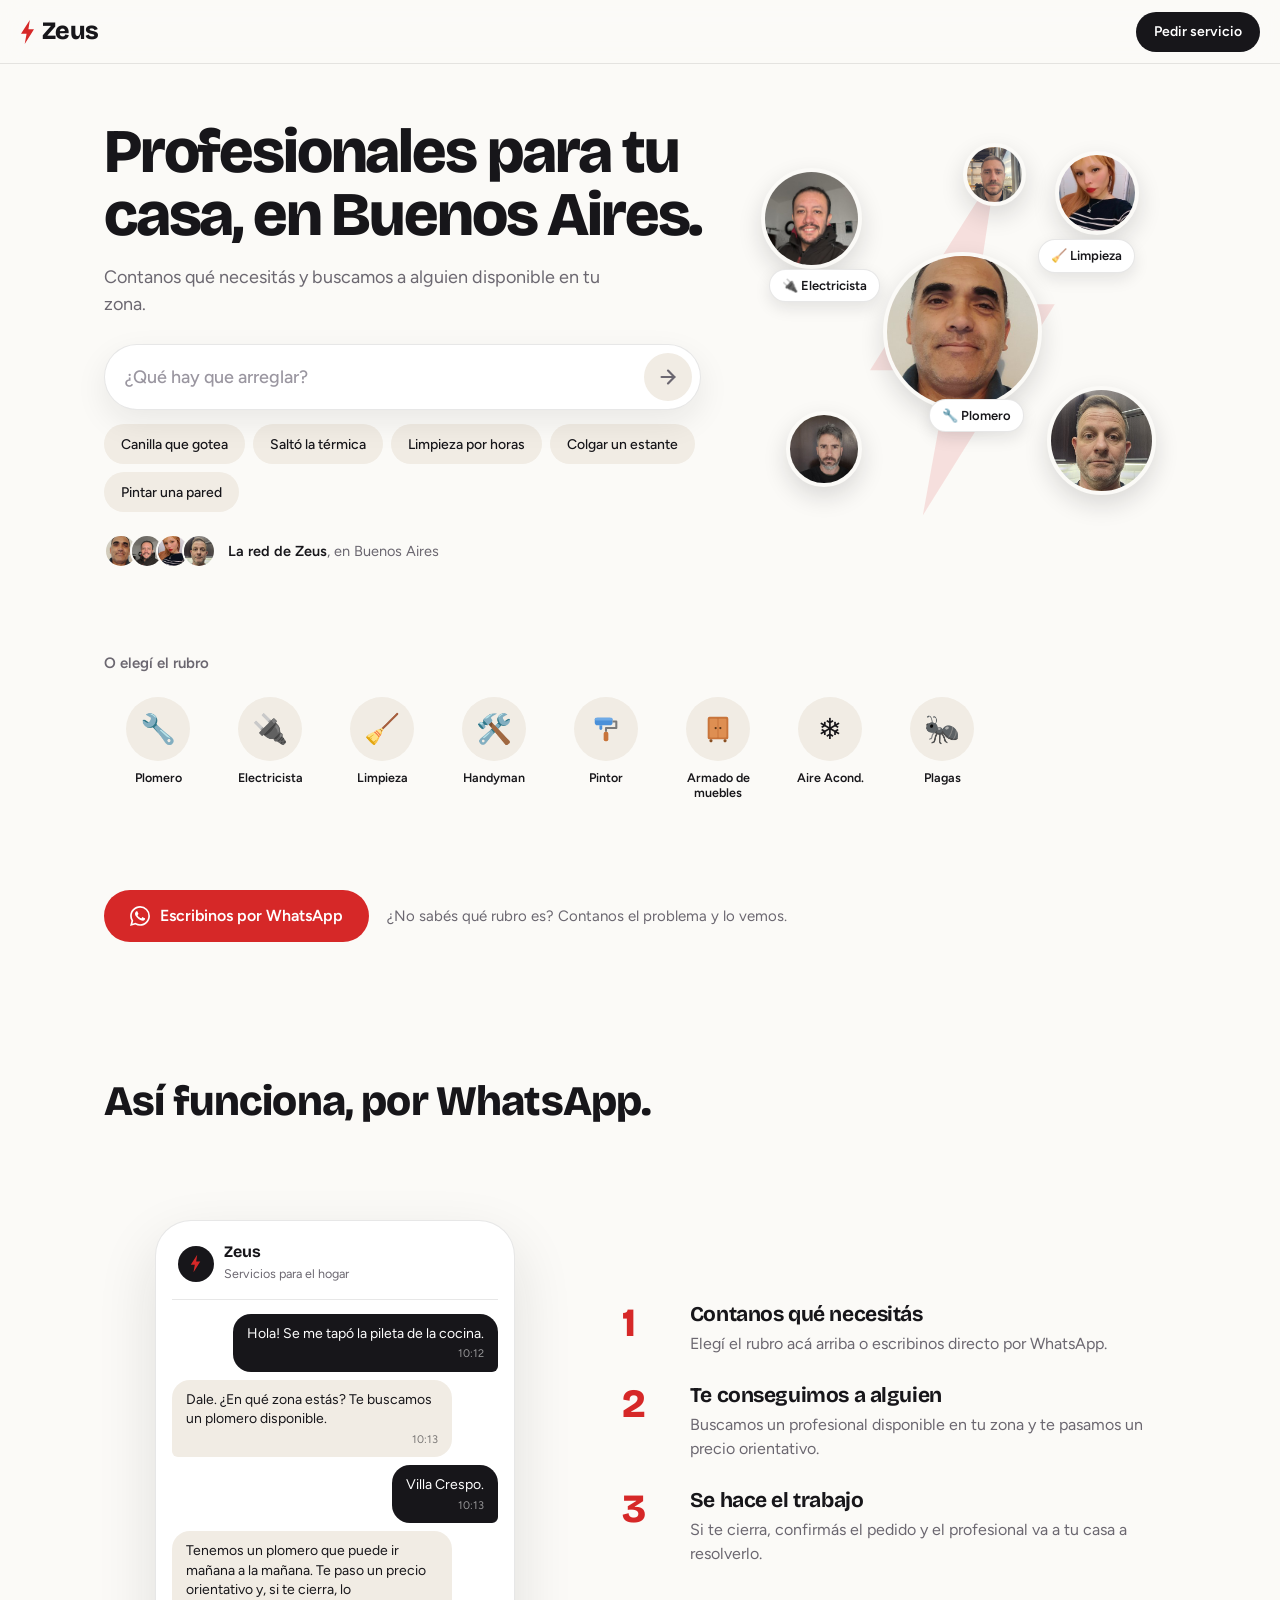
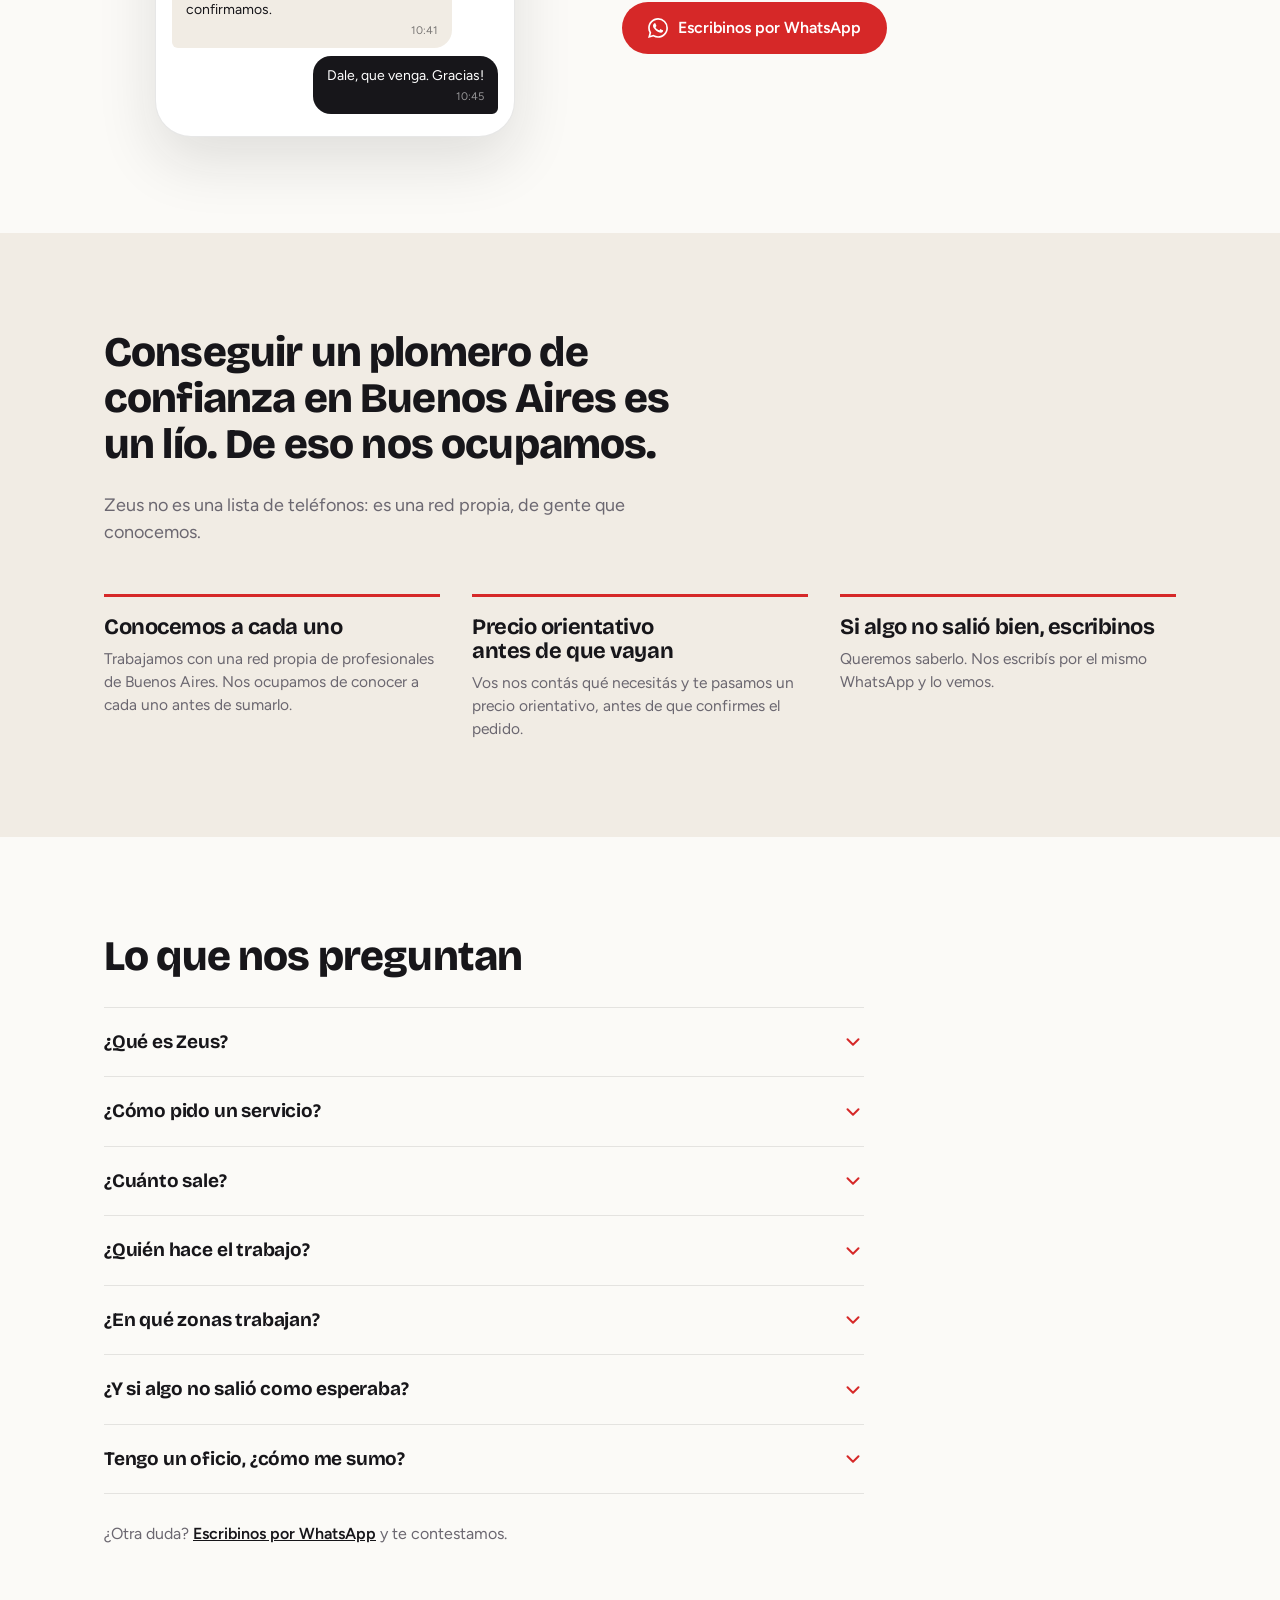
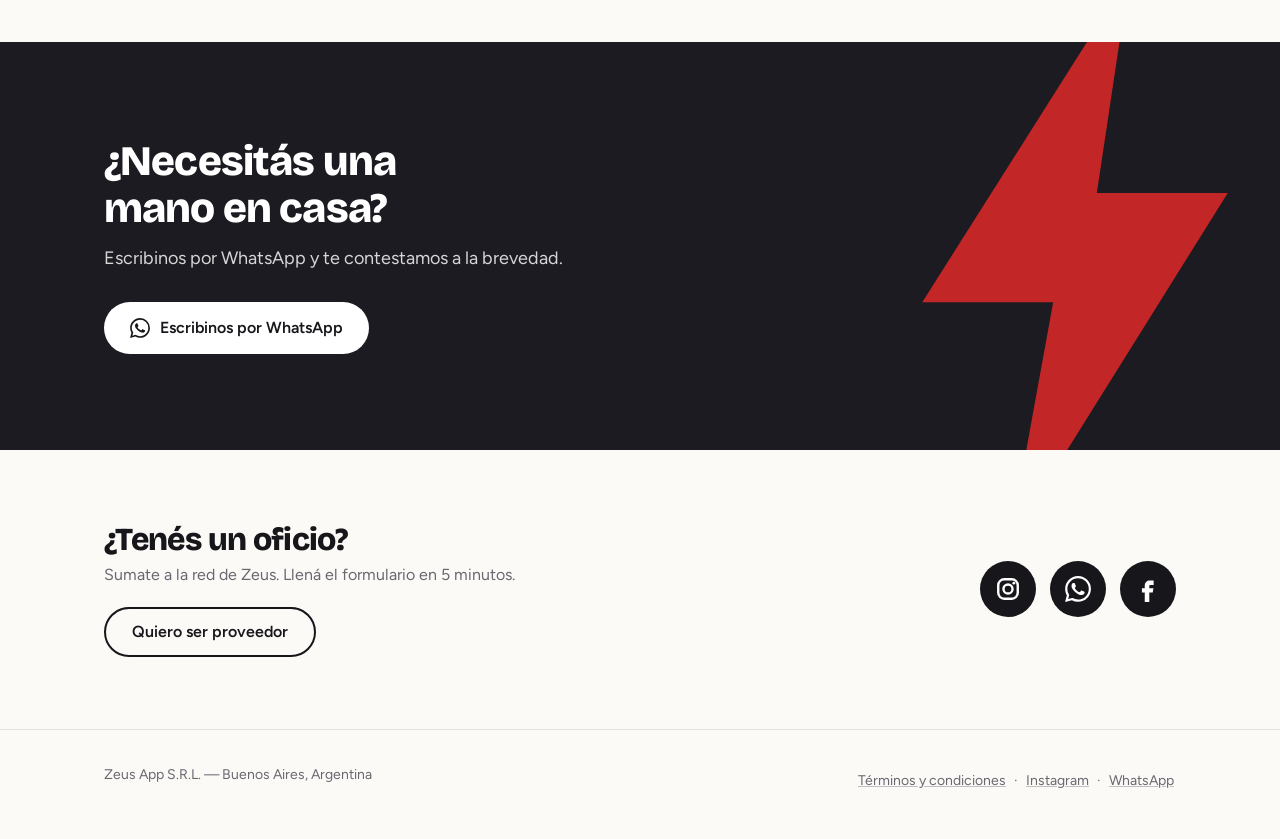
==== landing/index.html @ 012ac45f "Actualizar profesionales desde Airtable" ====
<!DOCTYPE html>
<html lang="es">
<head>
<meta charset="UTF-8">
<meta name="viewport" content="width=device-width, initial-scale=1.0">
<title>Zeus ⚡ — Servicios para el hogar en Buenos Aires</title>
<meta name="description" content="Plomeros, electricistas, gasistas, limpieza y más en Buenos Aires. Nos escribís por WhatsApp y te conseguimos a alguien.">
<meta name="theme-color" content="#FBFAF7">
<meta property="og:title" content="Zeus ⚡ — Servicios para el hogar en Buenos Aires">
<meta property="og:description" content="Plomeros, electricistas, gasistas, limpieza y más. Nos escribís por WhatsApp y te conseguimos a alguien.">
<meta property="og:type" content="website">
<meta property="og:site_name" content="Zeus">
<!-- og:url y og:image tienen que ser direcciones completas. Si algun dia
     cambia el dominio, hay que cambiarlas aca. -->
<meta property="og:url" content="https://somoszeus.com/">
<meta property="og:image" content="https://somoszeus.com/og.png">
<meta property="og:image:width" content="1200">
<meta property="og:image:height" content="630">
<meta property="og:image:alt" content="Zeus - servicios para el hogar en Buenos Aires">
<meta name="twitter:card" content="summary_large_image">
<meta property="og:locale" content="es_AR">
<link rel="icon" href="data:image/svg+xml,%3Csvg xmlns='http://www.w3.org/2000/svg' viewBox='0 0 64 64'%3E%3Crect width='64' height='64' rx='12' fill='%23111'/%3E%3Cpath d='M37 6 18 36h12l-4 22 20-32H34z' fill='%23D62828'/%3E%3C/svg%3E">
<link rel="preconnect" href="https://fonts.googleapis.com">
<link rel="preconnect" href="https://fonts.gstatic.com" crossorigin>
<link rel="stylesheet" href="https://fonts.googleapis.com/css2?family=Bricolage+Grotesque:opsz,wght@12..96,700;12..96,800&family=Figtree:wght@400;500;600;700&display=swap">
<style>
  * { margin: 0; padding: 0; box-sizing: border-box; }
  /* Los colores y medidas de la página, en un solo lugar (ver DISENO.md). */
  :root {
    --rojo: #D62828;
    --rojo-oscuro: #B51F1F;         /* botones rojos al pasar el mouse */
    --rojo-suave: #FBE9E8;          /* fondo del rubro elegido y de las etiquetas */
    --tinta: #17161A;               /* texto, títulos, "Pedir servicio" */
    --tormenta: #1C1B21;            /* la banda oscura del cierre */
    --texto-suave: #6B6770;
    --papel: #FBFAF7;               /* fondo de toda la página */
    --arena: #F1ECE4;               /* superficies: chips, círculos de los rubros, paneles */
    --blanco: #FFFFFF;
    --borde: rgba(23, 22, 26, 0.10);
    --titulos: 'Bricolage Grotesque', 'Segoe UI', Roboto, sans-serif;
    --letra: 'Figtree', system-ui, -apple-system, 'Segoe UI', Roboto, sans-serif;
    --radio: 16px;                  /* esquinas de las tarjetas */
    --pildora: 999px;               /* botones y chips */
    --ancho: 1120px;
    --nav-h: 64px;
  }
  html { scroll-behavior: smooth; }
  @media (prefers-reduced-motion: reduce) {
    html { scroll-behavior: auto; }
    *, *::before, *::after { transition: none !important; animation: none !important; }
  }
  body {
    font-family: var(--letra);
    font-weight: 400;
    color: var(--tinta);
    background: var(--papel);
    padding-top: var(--nav-h);
    line-height: 1.5;
    -webkit-font-smoothing: antialiased;
  }
  button, input { font-family: inherit; }
  h1, h2, h3 { font-family: var(--titulos); font-weight: 700; letter-spacing: -0.02em; line-height: 1.1; color: var(--tinta); text-wrap: balance; }
  h2 { font-size: clamp(28px, 3.6vw, 42px); font-weight: 800; }
  /* El rayo de Zeus: siempre el mismo dibujo y siempre rojo (igual que el ícono de la pestaña). */
  .rayo { fill: var(--rojo); display: block; }
  .ico-wa { width: 20px; height: 20px; fill: currentColor; flex: none; }
  .ico { width: 18px; height: 18px; fill: none; stroke: currentColor; stroke-width: 2.2; stroke-linecap: round; stroke-linejoin: round; flex: none; }
  .adentro { max-width: var(--ancho); margin: 0 auto; padding: 0 24px; }
  @media (max-width: 600px) { .adentro { padding: 0 20px; } }

  /* BOTONES: píldoras. Todo lo que se toca mide al menos 44px de alto. */
  .btn-primary, .btn-white, .btn-secondary, .nav-cta {
    display: inline-flex;
    align-items: center;
    justify-content: center;
    gap: 10px;
    min-height: 52px;
    padding: 0 26px;
    border-radius: var(--pildora);
    font-size: 16px;
    font-weight: 600;
    text-decoration: none;
    cursor: pointer;
    border: none;
    transition: background .15s, color .15s, border-color .15s;
  }
  .btn-primary { background: var(--rojo); color: var(--blanco); }
  .btn-primary:hover { background: var(--rojo-oscuro); }
  .btn-white { background: var(--blanco); color: var(--tinta); }
  .btn-white:hover { background: var(--arena); }
  .btn-secondary { background: transparent; color: var(--tinta); border: 2px solid var(--tinta); min-height: 50px; }
  .btn-secondary:hover { background: var(--tinta); color: var(--blanco); }

  /* BARRA DE ARRIBA: lo único fijo */
  nav {
    position: fixed;
    top: 0; left: 0; right: 0;
    height: var(--nav-h);
    background: rgba(251, 250, 247, 0.88);
    -webkit-backdrop-filter: blur(14px);
    backdrop-filter: blur(14px);
    border-bottom: 1px solid var(--borde);
    display: flex;
    align-items: center;
    justify-content: space-between;
    padding: 0 20px;
    z-index: 100;
  }
  .logo {
    display: flex;
    align-items: center;
    gap: 7px;
    font-family: var(--titulos);
    font-weight: 800;
    font-size: 25px;
    letter-spacing: -0.03em;
    color: var(--tinta);
    text-decoration: none;
  }
  .logo .rayo { width: 15px; height: 26px; }
  .nav-cta { background: var(--tinta); color: var(--blanco); min-height: 40px; padding: 0 18px; font-size: 14px; }
  .nav-cta:hover { background: var(--rojo); }

  /* PORTADA: a la izquierda el pedido, a la derecha la red (fotos de verdad) */
  .hero { padding: 56px 0 40px; }
  .hero .adentro {
    display: grid;
    grid-template-columns: minmax(0, 7fr) minmax(0, 5fr);
    gap: 48px;
    align-items: center;
  }
  .hero h1 {
    font-size: clamp(36px, 5.2vw, 62px);
    font-weight: 800;
    letter-spacing: -0.035em;
    line-height: 1.02;
    margin-bottom: 18px;
  }
  .hero-sub {
    font-size: 18px;
    color: var(--texto-suave);
    max-width: 520px;
    margin-bottom: 26px;
  }

  /* BUSCADOR: la caja del pedido. Mientras hay algo escrito, los resultados
     ocupan el lugar de los rubros (así se ven sobre el teclado del celular). */
  .buscador {
    position: relative;
    display: flex;
    align-items: center;
    gap: 8px;
    max-width: 600px;
    padding: 8px 8px 8px 20px;
    background: var(--blanco);
    border: 1px solid var(--borde);
    border-radius: var(--pildora);
    box-shadow: 0 12px 32px rgba(23, 22, 26, 0.08);
    scroll-margin-top: calc(var(--nav-h) + 12px);
    transition: border-color .2s, box-shadow .2s;
  }
  .buscador:focus-within { border-color: var(--tinta); box-shadow: 0 12px 32px rgba(23, 22, 26, 0.12); }
  .buscador input {
    flex: 1;
    min-width: 0;
    min-height: 48px;
    background: transparent;
    border: none;
    color: var(--tinta);
    font-size: 18px;                    /* con menos de 16px el iPhone hace zoom al tocar */
    font-weight: 500;
    -webkit-appearance: none;
    appearance: none;
  }
  .buscador input::placeholder { color: #9A96A0; opacity: 1; }
  .buscador input::-webkit-search-cancel-button { display: none; }
  .buscador input:focus { outline: none; }
  .buscador .borrar {
    flex: none;
    width: 44px; height: 44px;
    background: none;
    border: none;
    border-radius: 50%;
    color: var(--texto-suave);
    font-size: 24px;
    line-height: 1;
    cursor: pointer;
  }
  .buscador .borrar:hover { background: var(--arena); }
  .buscador .borrar[hidden] { display: none; }
  .buscador .enviar {
    flex: none;
    width: 48px; height: 48px;
    display: flex; align-items: center; justify-content: center;
    background: var(--arena);
    color: var(--texto-suave);
    border: none;
    border-radius: 50%;
    cursor: pointer;
    transition: background .15s, color .15s;
  }
  .buscador .enviar .ico { width: 22px; height: 22px; stroke-width: 2.4; }
  /* Con algo escrito, la flecha se pone roja. */
  .buscador.con-texto .enviar { background: var(--rojo); color: var(--blanco); }
  .buscador.con-texto .enviar:hover { background: var(--rojo-oscuro); }
  .solo-lectores {
    position: absolute;
    width: 1px; height: 1px;
    overflow: hidden;
    clip-path: inset(50%);
    white-space: nowrap;
  }

  /* EJEMPLOS: chips que rellenan el buscador (la lista está en datos/config.js). */
  .chips { display: flex; flex-wrap: wrap; gap: 8px; margin: 14px 0 0; max-width: 600px; }
  .chips:empty { display: none; }
  .chip {
    display: inline-flex;
    align-items: center;
    min-height: 40px;
    padding: 0 16px;
    background: var(--arena);
    border: 1px solid transparent;
    border-radius: var(--pildora);
    color: var(--tinta);
    font-size: 14px;
    font-weight: 500;
    white-space: nowrap;
    cursor: pointer;
    transition: background .15s, border-color .15s;
  }
  .chip:hover { background: #E9E2D8; }

  /* LA RED: fotos de verdad de la gente que ya está en Zeus (las arma app.js). */
  .red {
    position: relative;
    width: 100%;
    max-width: 420px;
    aspect-ratio: 1 / 1;
    margin: 0 auto;
  }
  .red .rayo-grande {
    position: absolute;
    left: 18%; top: 6%;
    width: 64%;
    height: 88%;
    fill: var(--rojo);
    opacity: 0.12;
  }
  .red .cara {
    position: absolute;
    width: var(--d);
    height: var(--d);
    border-radius: 50%;
    object-fit: cover;
    background: var(--arena);
    border: 4px solid var(--papel);
    box-shadow: 0 10px 24px rgba(23, 22, 26, 0.14);
  }
  .red .sin-foto {
    display: flex; align-items: center; justify-content: center;
    font-family: var(--titulos); font-weight: 800; font-size: calc(var(--d) * 0.36);
    color: var(--texto-suave);
  }
  .red .oficio {
    position: absolute;
    display: inline-flex; align-items: center; gap: 6px;
    padding: 6px 12px;
    background: var(--blanco);
    border: 1px solid var(--borde);
    border-radius: var(--pildora);
    font-size: 13px; font-weight: 600;
    box-shadow: 0 6px 16px rgba(23, 22, 26, 0.10);
    white-space: nowrap;
  }
  .red .oficio .dibujo { width: 16px; height: 16px; }
  .red:empty { display: none; }
  /* Dónde va cada cara (hasta 6) y las etiquetas de oficio */
  .red .c1 { --d: 38%; left: 31%; top: 28%; }
  .red .c2 { --d: 24%; left: 2%;  top: 8%; }
  .red .c3 { --d: 20%; left: 72%; top: 4%; }
  .red .c4 { --d: 26%; left: 70%; top: 60%; }
  .red .c5 { --d: 18%; left: 8%;  top: 66%; }
  .red .c6 { --d: 15%; left: 50%; top: 2%; }
  .red .e1 { left: 42%; top: 63%; }     /* debajo de la cara grande */
  .red .e2 { left: 4%;  top: 32%; }     /* debajo de la de arriba a la izquierda */
  .red .e3 { left: 68%; top: 25%; }     /* debajo de la de arriba a la derecha */

  /* Debajo de los ejemplos: cuántas personas hay en la red hoy (número real) */
  .hero-red {
    display: flex;
    align-items: center;
    gap: 12px;
    margin-top: 22px;
    font-size: 14.5px;
    color: var(--texto-suave);
  }
  .hero-red .pila { display: flex; }
  .hero-red .pila img, .hero-red .pila .sin-foto {
    width: 34px; height: 34px;
    border-radius: 50%;
    object-fit: cover;
    border: 2px solid var(--papel);
    margin-left: -8px;
    background: var(--arena);
    display: flex; align-items: center; justify-content: center;
    font-size: 13px; font-weight: 700; color: var(--texto-suave);
  }
  .hero-red .pila > :first-child { margin-left: 0; }
  .hero-red strong { color: var(--tinta); font-weight: 600; }
  .hero-red:empty { display: none; }

  .hero.buscando { padding-bottom: 24px; }
  .hero.buscando .hero-red,
  .hero.buscando .red,
  .hero.buscando .rubros-bloque,
  .hero.buscando .hero-wa { display: none; }
  @media (max-width: 860px) {
    .hero { padding: 40px 0 36px; }
    .hero .adentro { grid-template-columns: minmax(0, 1fr); gap: 0; }   /* minmax(0, …): los chips no ensanchan la página */
    .red { display: none; }           /* en el celular, la red se ve en la pila de fotos de abajo */
    .hero h1 { margin-bottom: 14px; }
    .hero-sub { font-size: 17px; margin-bottom: 22px; }
    .chips { flex-wrap: nowrap; overflow-x: auto; margin: 12px -20px 0; padding: 2px 20px; max-width: none; scrollbar-width: none; -webkit-overflow-scrolling: touch; }
    .chips::-webkit-scrollbar { display: none; }
  }

  /* RUBROS: ícono en un círculo y nombre debajo. 4 por fila en celular, una fila en pantalla grande. */
  .rubros-bloque { grid-column: 1 / -1; margin-top: 36px; }
  .rubros-titulo {
    font-size: 15px;
    font-weight: 600;
    color: var(--texto-suave);
    margin-bottom: 16px;
    scroll-margin-top: calc(var(--nav-h) + 12px);
  }
  .rubros {
    display: grid;
    grid-template-columns: repeat(4, minmax(0, 1fr));
    gap: 10px 6px;
    scroll-margin-top: calc(var(--nav-h) + 12px);
  }
  .rubro {
    display: flex;
    flex-direction: column;
    align-items: center;
    gap: 9px;
    padding: 6px 2px;
    background: none;
    border: none;
    border-radius: 14px;
    color: var(--tinta);
    cursor: pointer;
  }
  .rubro .icon {
    width: 60px; height: 60px;
    border-radius: 50%;
    background: var(--arena);
    display: flex; align-items: center; justify-content: center;
    font-size: 27px; line-height: 1;
    box-shadow: 0 0 0 0 var(--rojo);
    transition: background .15s, box-shadow .15s, transform .15s;
  }
  .rubro:hover .icon { background: #E9E2D8; transform: translateY(-2px); }
  .rubro .label { font-size: 12.5px; font-weight: 600; line-height: 1.2; text-align: center; }
  .rubro.active .icon { background: var(--rojo-suave); box-shadow: 0 0 0 3px var(--rojo); }
  .rubro.active .label { color: var(--rojo); }
  /* Dibujos propios donde no hay emoji (rodillo, armario), del tamaño de un emoji */
  .dibujo { width: 1.1em; height: 1.1em; display: inline-block; vertical-align: -0.18em; }
  .rubro .icon .dibujo { width: 30px; height: 30px; }
  @media (min-width: 720px) {
    .rubros { display: flex; flex-wrap: wrap; gap: 8px 4px; }
    .rubro { width: 108px; }
    .rubro .icon { width: 64px; height: 64px; font-size: 29px; }
  }
  .hero-wa { grid-column: 1 / -1; margin-top: 36px; display: flex; align-items: center; gap: 18px; flex-wrap: wrap; }
  .hero-wa p { font-size: 15px; color: var(--texto-suave); }
  /* Con un panel abierto se esconde, para que los profesionales queden pegados a los rubros. */
  .hero.con-panel { padding-bottom: 24px; }
  .hero.con-panel .hero-wa { display: none; }

  /* PANEL DE PROFESIONALES: se abre justo debajo de los rubros */
  .providers-panel {
    display: none;
    background: var(--arena);
    padding: 32px 0 40px;
  }
  .providers-panel.open { display: block; }
  .providers-panel h3 { font-size: 22px; margin-bottom: 18px; }
  .providers-panel h3.subsection-title { margin-top: 32px; }
  .providers-panel h3 .subtitle {
    font-family: var(--letra);
    font-weight: 500;
    font-size: 14px;
    letter-spacing: 0;
    color: var(--texto-suave);
    margin-left: 4px;
  }
  .providers-panel .rubro-desc { font-size: 15px; color: var(--texto-suave); margin: -10px 0 18px; max-width: 640px; }
  .providers-panel .vacio { font-size: 15px; color: var(--texto-suave); }
  .providers-grid {
    /* Grilla que se acomoda sola: 2 columnas en celular, hasta 6 en pantalla grande. */
    display: grid;
    grid-template-columns: repeat(auto-fill, minmax(168px, 1fr));
    gap: 12px;
  }
  .provider-card {
    background: var(--blanco);
    border: 1px solid var(--borde);
    border-radius: var(--radio);
    padding: 20px 14px 14px;
    display: flex;
    flex-direction: column;
    align-items: center;
    gap: 6px;
    text-align: center;
  }
  .provider-card img,
  .provider-card .sin-foto {
    width: 84px;
    height: 84px;
    border-radius: 50%;
    object-fit: cover;
    background: var(--arena);            /* mientras llega la foto se ve un círculo, no un hueco */
  }
  .provider-card .sin-foto {
    color: var(--texto-suave);
    display: flex; align-items: center; justify-content: center;
    font-family: var(--titulos);
    font-size: 28px; font-weight: 800;
  }
  /* La foto y el nombre son un botón: abren la ficha de la persona (reseñas, qué hace). */
  .provider-card .prov-abrir {
    display: flex; flex-direction: column; align-items: center; gap: 6px;
    background: none; border: none; padding: 0; margin: 0;
    font: inherit; color: inherit; cursor: pointer; border-radius: 12px;
  }
  .provider-card .prov-abrir:hover .prov-name { color: var(--rojo); }
  .provider-card .prov-name { font-family: var(--titulos); font-size: 17px; font-weight: 700; letter-spacing: -0.01em; margin-top: 4px; transition: color .15s; }
  /* Puntaje: "4,5⚡ /5⚡ · 3 reseñas", con el rayo de Zeus. También abre la ficha. */
  .prov-rating {
    display: inline-flex; align-items: center; gap: 4px;
    background: none; border: none; padding: 2px 6px; margin: -2px 0 2px;
    font: inherit; font-size: 13.5px; font-weight: 600; color: var(--tinta);
    cursor: pointer; border-radius: var(--pildora);
  }
  .prov-rating:hover { background: var(--arena); }
  .prov-rating > span:last-child { font-weight: 400; color: var(--texto-suave); }
  /* El puntaje con rayitos: el número grande, el "/5" chico y suave. Mismo dibujo en la tarjeta y en la ficha. */
  .puntaje { display: inline-flex; align-items: baseline; gap: 3px; white-space: nowrap; }
  .puntaje strong { display: inline-flex; align-items: center; font-weight: 700; }
  .puntaje .de { display: inline-flex; align-items: center; font-weight: 500; color: var(--texto-suave); font-size: 0.8em; }
  .rayito { width: 0.62em; height: 1.05em; fill: var(--rojo); flex: none; margin-left: 1px; }
  .provider-card .prov-desc { font-size: 13.5px; color: var(--texto-suave); line-height: 1.4; margin-bottom: 6px; }
  .provider-card .prov-wa {
    margin-top: auto;
    width: 100%;
    min-height: 44px;                   /* tamaño cómodo para el dedo */
    padding: 0 10px;
    border-radius: var(--pildora);
    background: var(--tinta);
    color: var(--blanco);
    font-size: 14px;
    font-weight: 600;
    text-decoration: none;
    display: flex;
    align-items: center;
    justify-content: center;
    transition: background .15s;
  }
  .provider-card .prov-wa:hover { background: var(--rojo); }
  /* En los resultados del buscador: por qué aparece esta persona. */
  .provider-card .prov-match {
    font-size: 12px;
    font-weight: 600;
    line-height: 1.3;
    color: var(--rojo);
    background: var(--rojo-suave);
    border-radius: var(--pildora);
    padding: 5px 12px;
    margin-bottom: 6px;
  }
  .providers-panel .otra { font-size: 15px; color: var(--texto-suave); margin-top: 22px; }
  .providers-panel .otra a { color: var(--tinta); font-weight: 600; }
  @media (max-width: 480px) {
    .providers-panel { padding: 24px 0 28px; }
    .providers-grid { grid-template-columns: repeat(2, 1fr); gap: 10px; }
    .provider-card { padding: 16px 10px 10px; }
    .provider-card img, .provider-card .sin-foto { width: 72px; height: 72px; }
  }

  /* SECCIONES */
  .seccion { padding: 96px 0; }
  .seccion h2 { max-width: 640px; margin-bottom: 40px; }
  @media (max-width: 600px) { .seccion { padding: 64px 0; } .seccion h2 { margin-bottom: 28px; } }

  /* CÓMO FUNCIONA: una charla de ejemplo y los tres pasos al lado */
  .como .adentro { display: grid; grid-template-columns: minmax(0, 5fr) minmax(0, 6fr); gap: 56px; align-items: center; }
  .como h2 { grid-column: 1 / -1; }
  .telefono {
    max-width: 360px;
    margin: 0 auto;
    background: var(--blanco);
    border: 1px solid var(--borde);
    border-radius: 36px;
    padding: 18px 16px 22px;
    box-shadow: 0 24px 60px rgba(23, 22, 26, 0.12);
  }
  .telefono .cabecera {
    display: flex; align-items: center; gap: 10px;
    padding: 4px 6px 14px;
    border-bottom: 1px solid var(--borde);
    margin-bottom: 14px;
  }
  .telefono .cabecera .sello {
    width: 36px; height: 36px; border-radius: 50%;
    background: var(--tinta);
    display: flex; align-items: center; justify-content: center;
  }
  .telefono .cabecera .sello .rayo { width: 11px; height: 19px; }
  .telefono .cabecera strong { font-family: var(--titulos); font-size: 16px; display: block; line-height: 1.1; }
  .telefono .cabecera span { font-size: 12.5px; color: var(--texto-suave); }
  .charla { display: flex; flex-direction: column; gap: 8px; }
  .burbuja {
    max-width: 86%;
    padding: 10px 14px;
    border-radius: 18px;
    font-size: 14px;
    line-height: 1.4;
    background: var(--arena);
    color: var(--tinta);
    align-self: flex-start;
    border-bottom-left-radius: 6px;
  }
  .burbuja.cliente {
    align-self: flex-end;
    background: var(--tinta);
    color: var(--blanco);
    border-bottom-left-radius: 18px;
    border-bottom-right-radius: 6px;
  }
  .burbuja .hora { display: block; font-size: 11px; opacity: 0.55; margin-top: 3px; text-align: right; }
  .pasos { list-style: none; display: flex; flex-direction: column; gap: 28px; }
  .paso { display: grid; grid-template-columns: 52px 1fr; gap: 16px; align-items: start; }
  .paso .num {
    font-family: var(--titulos);
    font-weight: 800;
    font-size: 40px;
    line-height: 1;
    color: var(--rojo);
    letter-spacing: -0.04em;
  }
  .paso h3 { font-size: 21px; margin-bottom: 6px; }
  .paso p { font-size: 16px; color: var(--texto-suave); max-width: 460px; }
  .pasos-cta { margin-top: 8px; }
  @media (max-width: 860px) {
    .como .adentro { grid-template-columns: 1fr; gap: 40px; }
    .telefono { order: 2; }
    .paso .num { font-size: 34px; }
  }

  /* POR QUÉ ZEUS: una frase y tres cosas que hoy pasan de verdad */
  .porque { background: var(--arena); }
  .porque .lead { font-size: 18px; color: var(--texto-suave); max-width: 600px; margin: -16px 0 48px; }
  .valores { display: grid; grid-template-columns: repeat(3, 1fr); gap: 32px; }
  .valor { border-top: 3px solid var(--rojo); padding-top: 18px; }
  .valor h3 { font-size: 22px; margin-bottom: 8px; }
  .valor p { font-size: 15.5px; color: var(--texto-suave); }
  @media (max-width: 860px) { .valores { grid-template-columns: 1fr; gap: 24px; } }

  /* PREGUNTAS FRECUENTES */
  .faq h2 { margin-bottom: 28px; }
  .faq .lista { max-width: 760px; }
  .faq details { border-top: 1px solid var(--borde); }
  .faq details:last-child { border-bottom: 1px solid var(--borde); }
  .faq summary {
    list-style: none;
    display: flex; align-items: center; justify-content: space-between; gap: 16px;
    padding: 20px 0;
    font-family: var(--titulos);
    font-size: 19px; font-weight: 700; letter-spacing: -0.01em;
    cursor: pointer;
  }
  .faq summary::-webkit-details-marker { display: none; }
  .faq summary .flecha { flex: none; width: 22px; height: 22px; color: var(--rojo); transition: transform .2s; }
  .faq details[open] summary .flecha { transform: rotate(180deg); }
  .faq details p { font-size: 16px; color: var(--texto-suave); padding: 0 40px 22px 0; max-width: 620px; }
  .faq .mas { margin-top: 28px; font-size: 16px; color: var(--texto-suave); }
  .faq .mas a { color: var(--tinta); font-weight: 600; }
  @media (max-width: 600px) { .faq summary { padding: 16px 0; font-size: 17px; } .faq details p { padding-right: 0; } }

  /* CIERRE: banda oscura con el rayo */
  .cierre {
    position: relative;
    overflow: hidden;
    background: var(--tormenta);
    color: var(--blanco);
    padding: 96px 0;
  }
  .cierre .rayo-fondo {
    position: absolute;
    right: -4%; top: -22%;
    width: 40%;
    height: 150%;
    fill: var(--rojo);
    opacity: 0.9;
  }
  .cierre .adentro { position: relative; }
  .cierre h2 { color: var(--blanco); max-width: 560px; margin-bottom: 14px; }
  .cierre p { font-size: 18px; opacity: 0.82; max-width: 520px; margin-bottom: 30px; }
  @media (max-width: 600px) { .cierre { padding: 64px 0; } .cierre .rayo-fondo { right: -30%; width: 70%; opacity: 0.5; } }

  /* PARA PROFESIONALES: aparte, para que no compita con el pedido de servicio */
  .sumate { padding: 72px 0; }
  .sumate .adentro { display: flex; align-items: center; justify-content: space-between; gap: 24px; flex-wrap: wrap; }
  .sumate h2 { font-size: clamp(24px, 3vw, 32px); margin-bottom: 6px; }
  .sumate p { font-size: 16px; color: var(--texto-suave); }
  .sumate .btn-secondary { margin-top: 20px; }
  /* Redes de Zeus: círculos de tinta con el ícono en blanco; al pasar el mouse se ponen rojos */
  /* Ojo: la clase es .red-social y no .red, porque .red ya es la constelación de fotos de la portada */
  .redes { display: flex; gap: 14px; }
  .red-social {
    width: 56px; height: 56px;
    border-radius: 50%;
    display: inline-flex; align-items: center; justify-content: center;
    background: var(--tinta);
    color: var(--blanco);
    transition: background .15s;
  }
  .red-social:hover, .red-social:focus-visible { background: var(--rojo); }
  .red-social svg { width: 26px; height: 26px; fill: currentColor; }

  /* PIE */
  footer {
    border-top: 1px solid var(--borde);
    color: var(--texto-suave);
    padding: 32px 0 40px;
    font-size: 14px;
    line-height: 1.8;
  }
  footer .adentro { display: flex; justify-content: space-between; gap: 16px; flex-wrap: wrap; }
  footer a { color: var(--texto-suave); display: inline-block; padding: 6px 2px; text-decoration-color: rgba(107, 103, 112, 0.4); }
  footer a:hover { color: var(--tinta); }

  /* BARRA DE WHATSAPP EN EL CELULAR: aparece cuando la portada ya pasó */
  .barra-wa {
    position: fixed;
    left: 0; right: 0; bottom: 0;
    z-index: 90;
    padding: 10px 16px calc(10px + env(safe-area-inset-bottom));
    background: rgba(251, 250, 247, 0.92);
    -webkit-backdrop-filter: blur(14px);
    backdrop-filter: blur(14px);
    border-top: 1px solid var(--borde);
    transform: translateY(110%);
    transition: transform .25s;
  }
  .barra-wa.visible { transform: none; }
  .barra-wa .btn-primary { width: 100%; }
  @media (min-width: 861px) { .barra-wa { display: none; } }

  /* VENTANA "QUIERO SER PROVEEDOR" */
  dialog.elegir {
    margin: auto;
    width: min(440px, calc(100% - 32px));
    border: none;
    border-radius: 24px;
    padding: 28px 24px 24px;
    color: var(--tinta);
    background: var(--blanco);
    box-shadow: 0 20px 60px rgba(0, 0, 0, 0.3);
  }
  dialog.elegir::backdrop { background: rgba(23, 22, 26, 0.55); }
  .elegir h3 { font-size: 24px; margin-bottom: 8px; }
  .elegir .elegir-texto { font-size: 15px; color: var(--texto-suave); margin-bottom: 20px; }
  .elegir .opcion {
    display: flex; align-items: center; gap: 12px;
    padding: 14px 16px; margin-bottom: 10px;
    border: 1.5px solid var(--borde); border-radius: var(--radio);
    text-decoration: none; color: var(--tinta);
    transition: border-color .15s, background .15s;
  }
  .elegir .opcion:hover { border-color: var(--rojo); background: var(--rojo-suave); }
  .elegir .opcion .icon { font-size: 26px; }
  .elegir .opcion strong { display: block; font-size: 15px; font-weight: 700; }
  .elegir .opcion span span { display: block; font-size: 13px; color: var(--texto-suave); margin-top: 2px; }
  .elegir .aviso { font-size: 13px; color: var(--texto-suave); margin-top: 6px; }
  .elegir .cerrar, .ficha .cerrar {
    position: absolute; top: 8px; right: 8px;
    width: 44px; height: 44px;
    background: none; border: none; border-radius: 50%;
    font-size: 24px; color: var(--texto-suave); cursor: pointer;
  }
  .elegir .cerrar:hover, .ficha .cerrar:hover { background: var(--arena); }

  /* FICHA DE UN PROFESIONAL: foto, qué hace y sus reseñas. Se abre desde la tarjeta o con ?p=<id>. */
  dialog.ficha {
    margin: auto;
    width: min(520px, calc(100% - 32px));
    max-height: min(88vh, 760px);
    border: none;
    border-radius: 24px;
    padding: 0;
    color: var(--tinta);
    background: var(--blanco);
    box-shadow: 0 20px 60px rgba(0, 0, 0, 0.3);
    overflow: hidden;
  }
  dialog.ficha::backdrop { background: rgba(23, 22, 26, 0.55); }
  .ficha .cuerpo { padding: 28px 24px 0; overflow-y: auto; max-height: min(88vh, 760px); }
  .ficha .cerrar { z-index: 1; }
  .ficha .cuerpo:focus { outline: none; }
  .ficha .cabecera { display: flex; align-items: center; gap: 16px; margin-right: 36px; }
  .ficha .cabecera img, .ficha .cabecera .sin-foto {
    width: 72px; height: 72px; border-radius: 50%; object-fit: cover; background: var(--arena); flex: none;
  }
  .ficha .cabecera .sin-foto { display: flex; align-items: center; justify-content: center; font-family: var(--titulos); font-size: 30px; font-weight: 800; color: var(--texto-suave); }
  .ficha h3 { font-size: 24px; }
  .ficha .rubros { display: flex; flex-wrap: wrap; gap: 6px; margin-top: 14px; }
  .ficha .rubros span, .ficha .hace span {
    display: inline-flex; align-items: center; gap: 4px;
    background: var(--arena); border-radius: var(--pildora);
    padding: 4px 11px; font-size: 13px; font-weight: 500;
  }
  .ficha .rubros .dibujo { width: 16px; height: 16px; }
  .ficha .frase { font-size: 15px; color: var(--texto-suave); line-height: 1.5; margin: 18px 0 0; }
  .ficha h4 { font-family: var(--letra); font-size: 13px; font-weight: 600; color: var(--texto-suave); margin: 22px 0 10px; }
  .ficha .hace { display: flex; flex-wrap: wrap; gap: 6px; }
  .ficha .resumen { display: flex; align-items: baseline; gap: 10px; margin-top: 22px; }
  .ficha .resumen .puntaje { font-family: var(--titulos); font-size: 28px; letter-spacing: -0.02em; }
  .ficha .resumen .puntaje strong { font-weight: 800; }
  .ficha .resumen .puntaje .de { font-family: var(--letra); font-size: 15px; letter-spacing: 0; }
  .ficha .resumen > span { font-size: 14px; color: var(--texto-suave); }
  .ficha .resena { border-top: 1px solid var(--borde); padding: 14px 0; }
  .ficha .resena:last-child { padding-bottom: 4px; }
  .ficha .resena .puntaje { font-size: 15px; vertical-align: middle; }
  .ficha .resena .quien { font-size: 13px; color: var(--texto-suave); margin-left: 8px; vertical-align: middle; }
  .ficha .resena p { font-size: 15px; line-height: 1.5; margin: 8px 0 0; }
  /* El botón queda siempre a la vista, aunque la ficha sea larga y haya que deslizar. */
  .ficha .pie { position: sticky; bottom: 0; margin: 18px -24px 0; padding: 12px 24px 20px; background: linear-gradient(rgba(255,255,255,0), var(--blanco) 40%); }
  .ficha .pie .prov-wa { width: 100%; min-height: 48px; border-radius: var(--pildora); background: var(--tinta); color: var(--blanco); font-size: 15px; font-weight: 600; text-decoration: none; display: flex; align-items: center; justify-content: center; transition: background .15s; }
  .ficha .pie .prov-wa:hover { background: var(--rojo); }
  @media (max-width: 480px) {
    .ficha .cuerpo { padding: 24px 18px 0; }
    .ficha .pie { margin: 18px -18px 0; padding: 12px 18px 18px; }
    .ficha .cabecera img, .ficha .cabecera .sin-foto { width: 64px; height: 64px; }
    .ficha h3 { font-size: 21px; }
  }
  a:focus-visible, button:focus-visible, summary:focus-visible { outline: 3px solid var(--rojo); outline-offset: 2px; }
  .buscador .borrar:focus-visible, .buscador .enviar:focus-visible { outline-offset: -3px; }
  .cierre a:focus-visible { outline-color: var(--blanco); }
</style>
</head>
<body>

<!-- Dibujos propios: el rayo de Zeus, el ícono de WhatsApp, flechas y los rubros que no tienen un emoji adecuado -->
<svg width="0" height="0" style="position:absolute" aria-hidden="true">
  <defs>
    <!-- rayo de Zeus (el mismo del ícono de la pestaña) -->
    <symbol id="d-rayo" viewBox="16 4 32 56">
      <path d="M37 6 18 36h12l-4 22 20-32H34z"/>
    </symbol>
    <!-- WhatsApp -->
    <symbol id="d-wa" viewBox="0 0 24 24">
      <path d="M17.472 14.382c-.297-.149-1.758-.867-2.03-.967-.273-.099-.471-.148-.67.15-.197.297-.767.966-.94 1.164-.173.199-.347.223-.644.075-.297-.15-1.255-.463-2.39-1.475-.883-.788-1.48-1.761-1.653-2.059-.173-.297-.018-.458.13-.606.134-.133.298-.347.446-.52.149-.174.198-.298.298-.497.099-.198.05-.371-.025-.52-.075-.149-.669-1.612-.916-2.207-.242-.579-.487-.5-.669-.51-.173-.008-.371-.01-.57-.01-.198 0-.52.074-.792.372-.272.297-1.04 1.016-1.04 2.479 0 1.462 1.065 2.875 1.213 3.074.149.198 2.096 3.2 5.077 4.487.709.306 1.262.489 1.694.625.712.227 1.36.195 1.871.118.571-.085 1.758-.719 2.006-1.413.248-.694.248-1.289.173-1.413-.074-.124-.272-.198-.57-.347m-5.421 7.403h-.004a9.87 9.87 0 01-5.031-1.378l-.361-.214-3.741.982.998-3.648-.235-.374a9.86 9.86 0 01-1.51-5.26c.001-5.45 4.436-9.884 9.888-9.884 2.64 0 5.122 1.03 6.988 2.898a9.825 9.825 0 012.893 6.994c-.003 5.45-4.437 9.884-9.885 9.884m8.413-18.297A11.815 11.815 0 0012.05 0C5.495 0 .16 5.335.157 11.892c0 2.096.547 4.142 1.588 5.945L.057 24l6.305-1.654a11.882 11.882 0 005.683 1.448h.005c6.554 0 11.89-5.335 11.893-11.893a11.821 11.821 0 00-3.48-8.413z"/>
    </symbol>
    <!-- Instagram -->
    <symbol id="d-ig" viewBox="0 0 24 24">
      <rect x="3" y="3" width="18" height="18" rx="5.5" fill="none" stroke="currentColor" stroke-width="2.2"/>
      <circle cx="12" cy="12" r="4.2" fill="none" stroke="currentColor" stroke-width="2.2"/>
      <circle cx="17.4" cy="6.6" r="1.3" fill="currentColor"/>
    </symbol>
    <!-- Facebook -->
    <symbol id="d-fb" viewBox="0 0 24 24">
      <path d="M14.2 8.2h3V4.1h-3.3c-3 0-4.9 1.9-4.9 4.9v2.3H6.4v4h2.6V24h4.2v-8.7h3.2l.6-4h-3.8V9.4c0-.7.4-1.2 1-1.2z" fill="currentColor"/>
    </symbol>
    <!-- flecha hacia la derecha (buscador) -->
    <symbol id="d-flecha" viewBox="0 0 24 24">
      <path d="M5 12h14"/><path d="M12 5l7 7-7 7"/>
    </symbol>
    <!-- flecha hacia abajo (preguntas) -->
    <symbol id="d-abajo" viewBox="0 0 24 24">
      <path d="M6 9l6 6 6-6"/>
    </symbol>
    <!-- rodillo de pintar paredes -->
    <symbol id="d-rodillo" viewBox="0 0 32 32">
      <rect x="4" y="4" width="19" height="8" rx="3" fill="#4A90D9"/>
      <rect x="4" y="4" width="19" height="3" rx="1.5" fill="#6FAAE6"/>
      <path d="M23 8h4v7H16v4" fill="none" stroke="#7A7A7A" stroke-width="2.2" stroke-linejoin="round"/>
      <rect x="13.5" y="19" width="5" height="10" rx="2" fill="#C8743A"/>
      <path d="M9 12v3.5a1.5 1.5 0 0 0 3 0V12z" fill="#4A90D9"/>
    </symbol>
    <!-- armario / placard -->
    <symbol id="d-armario" viewBox="0 0 32 32">
      <rect x="5" y="3" width="22" height="24" rx="2" fill="#C8743A"/>
      <rect x="7" y="5" width="8.5" height="20" rx="1" fill="#DE8F52"/>
      <rect x="16.5" y="5" width="8.5" height="20" rx="1" fill="#DE8F52"/>
      <circle cx="13.5" cy="15" r="1.2" fill="#5A3417"/>
      <circle cx="18.5" cy="15" r="1.2" fill="#5A3417"/>
      <rect x="7" y="27" width="3" height="3" rx="1" fill="#8A4F22"/>
      <rect x="22" y="27" width="3" height="3" rx="1" fill="#8A4F22"/>
    </symbol>
  </defs>
</svg>

<nav>
  <a class="logo" href="#" aria-label="Zeus, ir al inicio">
    <svg class="rayo" aria-hidden="true"><use href="#d-rayo"/></svg> Zeus
  </a>
  <a class="nav-cta" data-wa href="#">Pedir servicio</a>
</nav>

<section class="hero">
  <div class="adentro">
    <div class="pedido">
      <h1>Profesionales para tu casa, en Buenos Aires.</h1>
      <p class="hero-sub">Contanos qué necesitás y buscamos a alguien disponible en tu zona.</p>

      <!-- Buscador: encuentra por nombre, por rubro y por lo puntual que hace cada persona (buscador.js).
           Cuando se empieza a buscar, la página sube hasta dejar esta caja arriba. -->
      <form class="buscador" id="buscador" role="search" action="#">
        <label class="solo-lectores" for="buscar">Buscar un servicio o un profesional</label>
        <input type="search" id="buscar" placeholder="¿Qué hay que arreglar?" autocomplete="off" autocapitalize="none" spellcheck="false" enterkeyhint="search">
        <button class="borrar" type="button" id="buscar-borrar" aria-label="Borrar la búsqueda" hidden>×</button>
        <button class="enviar" type="submit" aria-label="Buscar">
          <svg class="ico" aria-hidden="true"><use href="#d-flecha"/></svg>
        </button>
      </form>
      <!-- Ejemplos para tocar: se arman con datos/config.js (ejemplos). -->
      <div class="chips" id="chips" aria-label="Ejemplos de búsqueda"></div>
      <!-- Cuántas personas hay hoy en la red, con sus fotos (lo arma app.js con datos reales). -->
      <p class="hero-red" id="hero-red"></p>
    </div>

    <!-- La red: fotos de la gente que ya está en Zeus (app.js). -->
    <div class="red" id="red" aria-hidden="true"></div>

    <div class="rubros-bloque">
      <p class="rubros-titulo" id="servicios">O elegí el rubro</p>
      <!-- Los rubros se arman con datos/rubros.js. Tocar uno abre su panel acá abajo. -->
      <div class="rubros" id="rubros"></div>
    </div>

    <div class="hero-wa">
      <a class="btn-primary" data-wa href="#">
        <svg class="ico-wa" aria-hidden="true"><use href="#d-wa"/></svg> Escribinos por WhatsApp
      </a>
      <p>¿No sabés qué rubro es? Contanos el problema y lo vemos.</p>
    </div>
  </div>
</section>

<!-- Resultados del buscador: mismo formato que un panel de rubro -->
<div id="resultados" class="providers-panel" aria-live="polite"></div>
<!-- La lógica del buscador. Va acá y no al final con los demás archivos a propósito:
     esas líneas las reescribe la Action todas las noches, y tocarlas en un Pull Request
     termina en conflicto. El ?v= de esta línea también lo cambia la Action. -->
<script src="buscador.js?v=202611220255"></script>

<!-- Los paneles se arman con datos/profesionales.js -->
<div id="paneles"></div>

<section class="seccion como">
  <div class="adentro">
    <h2>Así funciona, por WhatsApp.</h2>
    <!-- Una charla de ejemplo. Ilustrativa: sin precios ni nombres reales. -->
    <div class="telefono" aria-hidden="true">
      <div class="cabecera">
        <div class="sello"><svg class="rayo" aria-hidden="true"><use href="#d-rayo"/></svg></div>
        <div><strong>Zeus</strong><span>Servicios para el hogar</span></div>
      </div>
      <div class="charla">
        <div class="burbuja cliente">Hola! Se me tapó la pileta de la cocina.<span class="hora">10:12</span></div>
        <div class="burbuja">Dale. ¿En qué zona estás? Te buscamos un plomero disponible.<span class="hora">10:13</span></div>
        <div class="burbuja cliente">Villa Crespo.<span class="hora">10:13</span></div>
        <div class="burbuja">Tenemos un plomero que puede ir mañana a la mañana. Te paso un precio orientativo y, si te cierra, lo confirmamos.<span class="hora">10:41</span></div>
        <div class="burbuja cliente">Dale, que venga. Gracias!<span class="hora">10:45</span></div>
      </div>
    </div>
    <ol class="pasos">
      <li class="paso">
        <span class="num">1</span>
        <div>
          <h3>Contanos qué necesitás</h3>
          <p>Elegí el rubro acá arriba o escribinos directo por WhatsApp.</p>
        </div>
      </li>
      <li class="paso">
        <span class="num">2</span>
        <div>
          <h3>Te conseguimos a alguien</h3>
          <p>Buscamos un profesional disponible en tu zona y te pasamos un precio orientativo.</p>
        </div>
      </li>
      <li class="paso">
        <span class="num">3</span>
        <div>
          <h3>Se hace el trabajo</h3>
          <p>Si te cierra, confirmás el pedido y el profesional va a tu casa a resolverlo.</p>
        </div>
      </li>
      <li class="pasos-cta">
        <a class="btn-primary" data-wa href="#">
          <svg class="ico-wa" aria-hidden="true"><use href="#d-wa"/></svg> Escribinos por WhatsApp
        </a>
      </li>
    </ol>
  </div>
</section>

<section class="seccion porque">
  <div class="adentro">
    <h2>Conseguir un plomero de confianza en Buenos Aires es un lío. De eso nos ocupamos.</h2>
    <p class="lead">Zeus no es una lista de teléfonos: es una red propia, de gente que conocemos.</p>
    <div class="valores">
      <div class="valor">
        <h3>Conocemos a cada uno</h3>
        <p>Trabajamos con una red propia de profesionales de Buenos Aires. Nos ocupamos de conocer a cada uno antes de sumarlo.</p>
      </div>
      <div class="valor">
        <h3>Precio orientativo antes de que vayan</h3>
        <p>Vos nos contás qué necesitás y te pasamos un precio orientativo, antes de que confirmes el pedido.</p>
      </div>
      <div class="valor">
        <h3>Si algo no salió bien, escribinos</h3>
        <p>Queremos saberlo. Nos escribís por el mismo WhatsApp y lo vemos.</p>
      </div>
    </div>
  </div>
</section>

<section class="seccion faq">
  <div class="adentro">
    <h2>Lo que nos preguntan</h2>
    <div class="lista">
      <details>
        <summary>¿Qué es Zeus? <svg class="ico flecha" aria-hidden="true"><use href="#d-abajo"/></svg></summary>
        <p>Una red propia de profesionales para el hogar en Buenos Aires: plomeros, electricistas, gasistas, limpieza y más. Nos contás qué necesitás por WhatsApp y buscamos a alguien disponible en tu zona.</p>
      </details>
      <details>
        <summary>¿Cómo pido un servicio? <svg class="ico flecha" aria-hidden="true"><use href="#d-abajo"/></svg></summary>
        <p>Elegí el rubro en la portada, buscá lo que necesitás o escribinos directo por WhatsApp. Buscamos un profesional disponible en tu zona y te pasamos un precio orientativo.</p>
      </details>
      <details>
        <summary>¿Cuánto sale? <svg class="ico flecha" aria-hidden="true"><use href="#d-abajo"/></svg></summary>
        <p>Depende del trabajo. Nos contás qué necesitás y te pasamos un precio orientativo por WhatsApp, antes de que confirmes el pedido.</p>
      </details>
      <details>
        <summary>¿Quién hace el trabajo? <svg class="ico flecha" aria-hidden="true"><use href="#d-abajo"/></svg></summary>
        <p>El profesional. Zeus te conecta con alguien de su red, disponible en tu zona, y se ocupa de conocer a cada uno antes de sumarlo.</p>
      </details>
      <details>
        <summary>¿En qué zonas trabajan? <svg class="ico flecha" aria-hidden="true"><use href="#d-abajo"/></svg></summary>
        <p>En Buenos Aires. Contanos tu zona y buscamos a alguien disponible cerca tuyo.</p>
      </details>
      <details>
        <summary>¿Y si algo no salió como esperaba? <svg class="ico flecha" aria-hidden="true"><use href="#d-abajo"/></svg></summary>
        <p>Escribinos. Queremos saberlo.</p>
      </details>
      <details>
        <summary>Tengo un oficio, ¿cómo me sumo? <svg class="ico flecha" aria-hidden="true"><use href="#d-abajo"/></svg></summary>
        <p>Tocá "Quiero ser proveedor" acá abajo y llená el formulario: lleva unos 5 minutos. Después lo revisamos.</p>
      </details>
    </div>
    <p class="mas">¿Otra duda? <a data-wa href="#">Escribinos por WhatsApp</a> y te contestamos.</p>
  </div>
</section>

<section class="cierre">
  <svg class="rayo-fondo" aria-hidden="true"><use href="#d-rayo"/></svg>
  <div class="adentro">
    <h2>¿Necesitás una mano en casa?</h2>
    <p>Escribinos por WhatsApp y te contestamos a la brevedad.</p>
    <a class="btn-white" data-wa href="#">
      <svg class="ico-wa" aria-hidden="true"><use href="#d-wa"/></svg> Escribinos por WhatsApp
    </a>
  </div>
</section>

<section class="sumate">
  <div class="adentro">
    <div>
      <h2>¿Tenés un oficio?</h2>
      <p>Sumate a la red de Zeus. Llená el formulario en 5 minutos.</p>
      <button class="btn-secondary" type="button" id="abrir-proveedor">Quiero ser proveedor</button>
    </div>
    <!-- Redes de Zeus: solo los íconos, cada uno abre la red en otra pestaña -->
    <div class="redes">
      <a class="red-social" href="https://www.instagram.com/zeusba_/" target="_blank" rel="noopener" aria-label="Instagram de Zeus" title="Instagram">
        <svg aria-hidden="true"><use href="#d-ig"/></svg>
      </a>
      <a class="red-social" data-wa href="#" aria-label="WhatsApp de Zeus" title="WhatsApp">
        <svg aria-hidden="true"><use href="#d-wa"/></svg>
      </a>
      <a class="red-social" href="https://www.facebook.com/profile.php?id=61594309526163" target="_blank" rel="noopener" aria-label="Facebook de Zeus" title="Facebook">
        <svg aria-hidden="true"><use href="#d-fb"/></svg>
      </a>
    </div>
  </div>
</section>

<footer>
  <div class="adentro">
    <p>Zeus App S.R.L. — Buenos Aires, Argentina</p>
    <p><a href="terminos.pdf" target="_blank" rel="noopener">Términos y condiciones</a> &nbsp;·&nbsp; <a href="https://www.instagram.com/zeusba_/" target="_blank" rel="noopener">Instagram</a> &nbsp;·&nbsp; <a data-wa href="#">WhatsApp</a></p>
  </div>
</footer>

<!-- En el celular, el botón de WhatsApp acompaña abajo cuando la portada ya pasó (app.js) -->
<div class="barra-wa" id="barra-wa">
  <a class="btn-primary" data-wa href="#">
    <svg class="ico-wa" aria-hidden="true"><use href="#d-wa"/></svg> Escribinos por WhatsApp
  </a>
</div>

<!-- "Quiero ser proveedor" pregunta a qué se dedica y lleva al formulario que corresponde -->
<dialog class="elegir" id="ventana-proveedor" aria-labelledby="t-elegir">
  <button class="cerrar" type="button" aria-label="Cerrar" data-cerrar>×</button>
  <h3 id="t-elegir">¿A qué te dedicás?</h3>
  <p class="elegir-texto">Elegí tu caso y te llevamos al formulario. Llenarlo lleva solo un par de minutos.</p>
  <a class="opcion" id="form-limpieza" href="#" target="_blank" rel="noopener">
    <span class="icon">🧹</span>
    <span><strong>Limpieza y casas particulares</strong><span>Limpieza por horas o por jornada, cuidado de la casa</span></span>
  </a>
  <a class="opcion" id="form-oficios" href="#" target="_blank" rel="noopener">
    <span class="icon">🛠️</span>
    <span><strong>Otro oficio</strong><span>Plomería, electricidad, gas, pintura, arreglos, fletes y más</span></span>
  </a>
  <p class="aviso" id="aviso-google" hidden>El formulario te va a pedir que entres con tu cuenta de Google.</p>
</dialog>

<!-- Ficha de un profesional: la arma app.js al tocar una tarjeta (o con somoszeus.com/?p=<id>) -->
<dialog class="ficha" id="ficha" aria-labelledby="ficha-nombre">
  <button class="cerrar" type="button" aria-label="Cerrar" data-cerrar>×</button>
  <div class="cuerpo" id="ficha-cuerpo" tabindex="-1"></div>
</dialog>

<!-- ?v= evita que el navegador muestre una versión vieja: la Action lo cambia en cada corrida
     (en los cuatro archivos a la vez, así la página y su comportamiento nunca quedan desparejos). -->
<script src="datos/config.js?v=202611220255"></script>
<script src="datos/rubros.js?v=202611220255"></script>
<script src="datos/profesionales.js?v=202611220255"></script>
<script src="app.js?v=202611220255"></script>
</body>
</html>
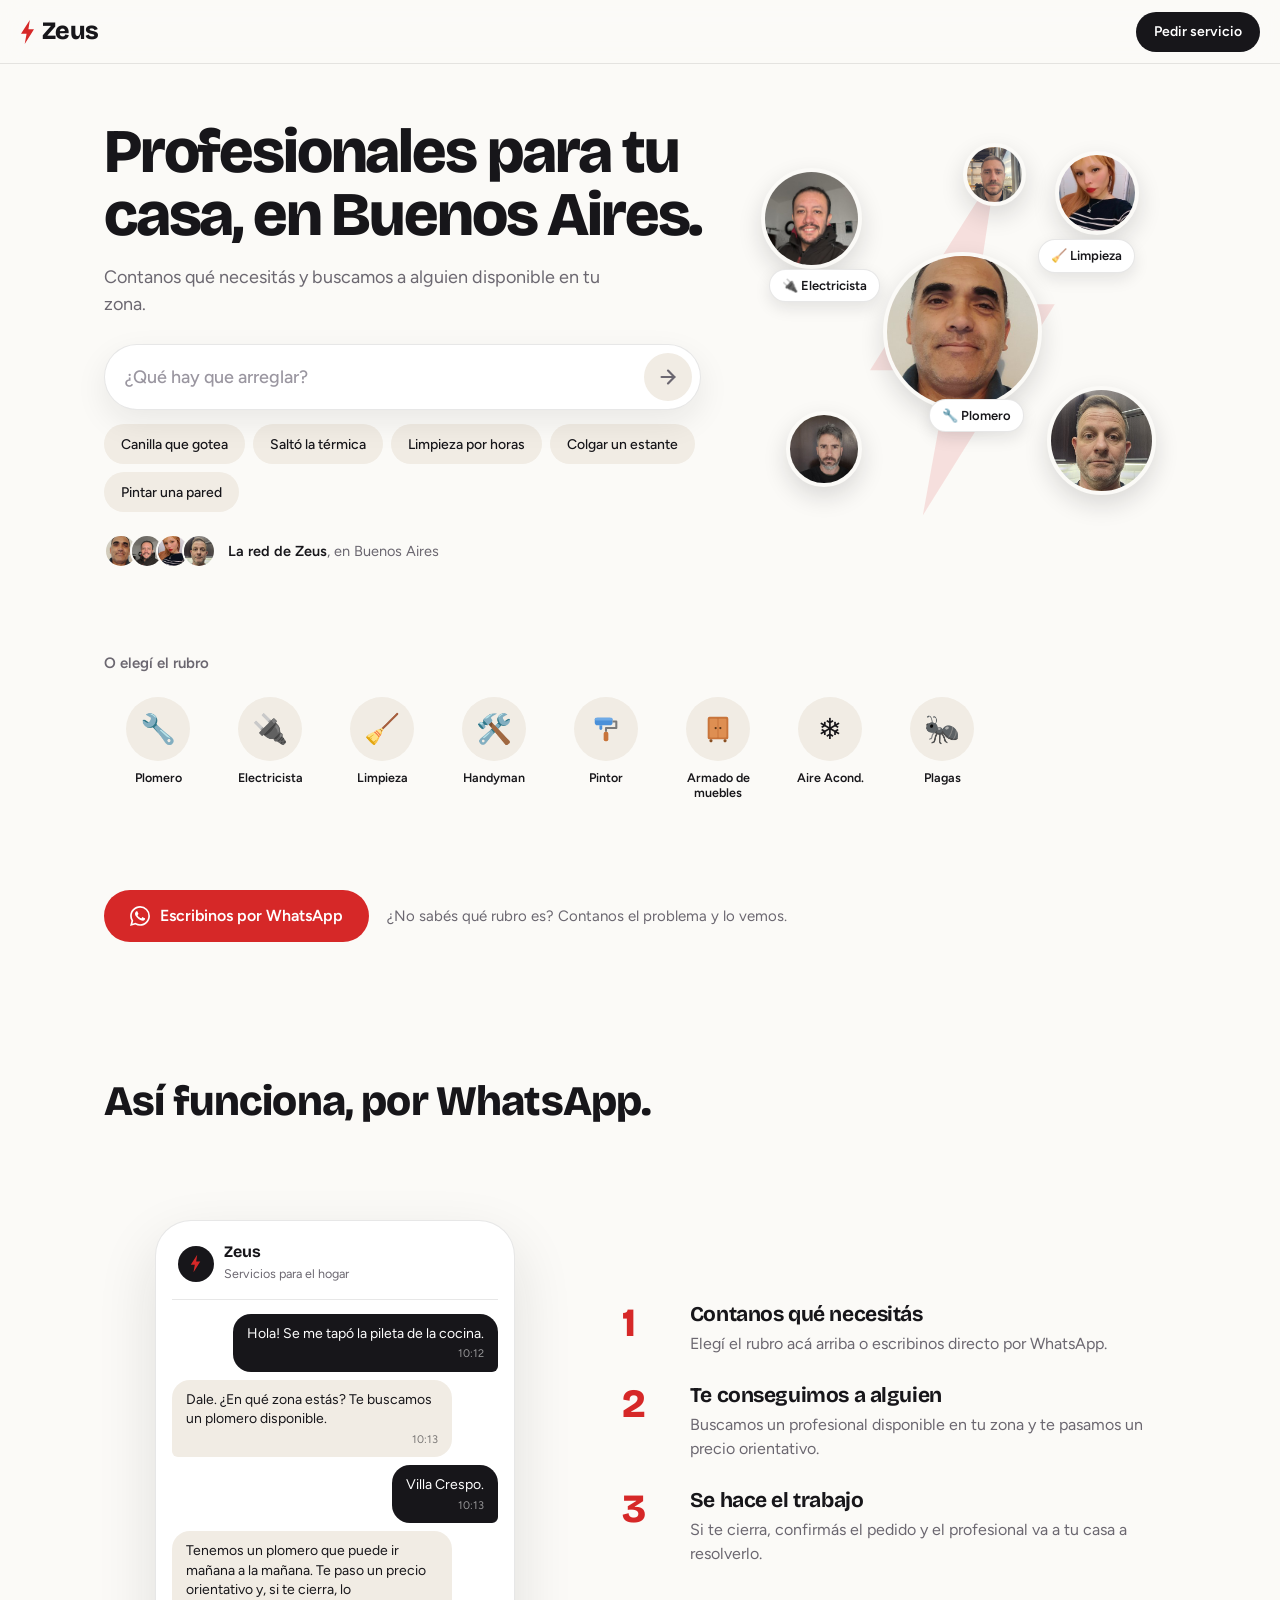
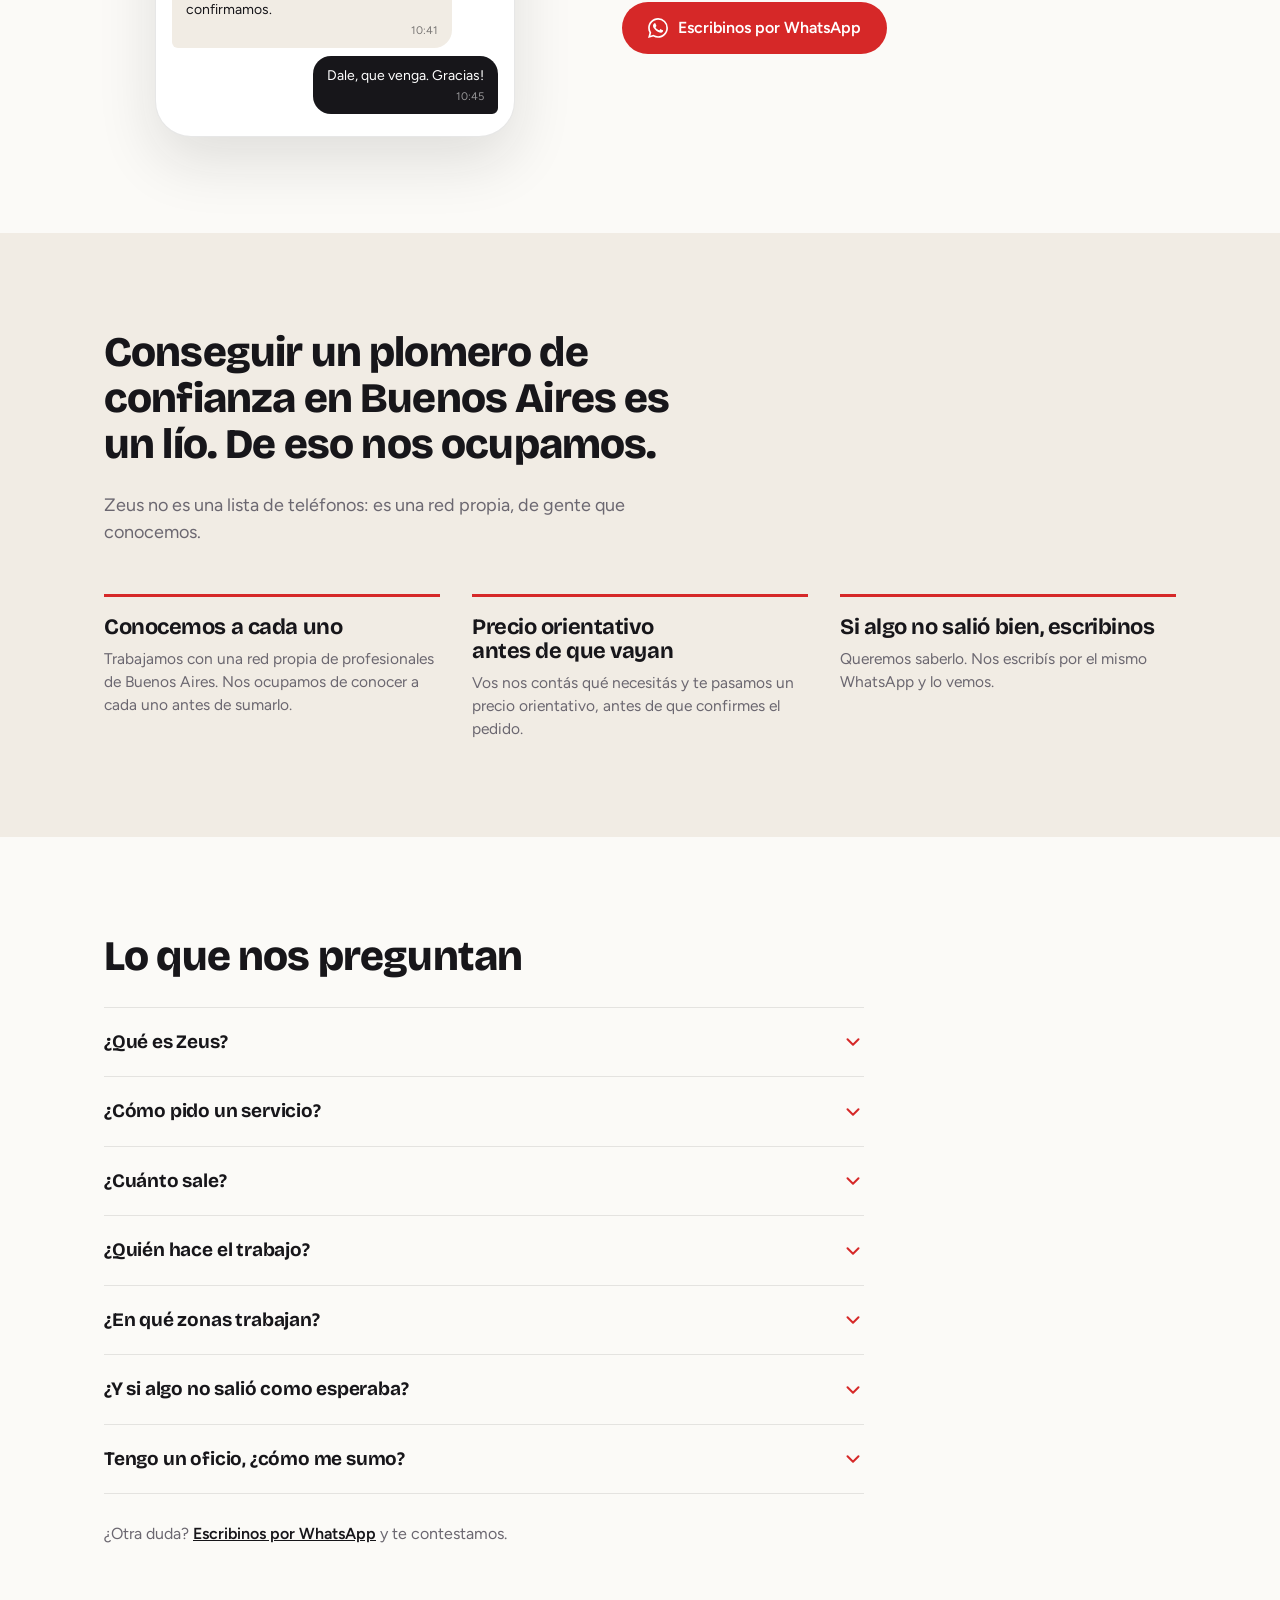
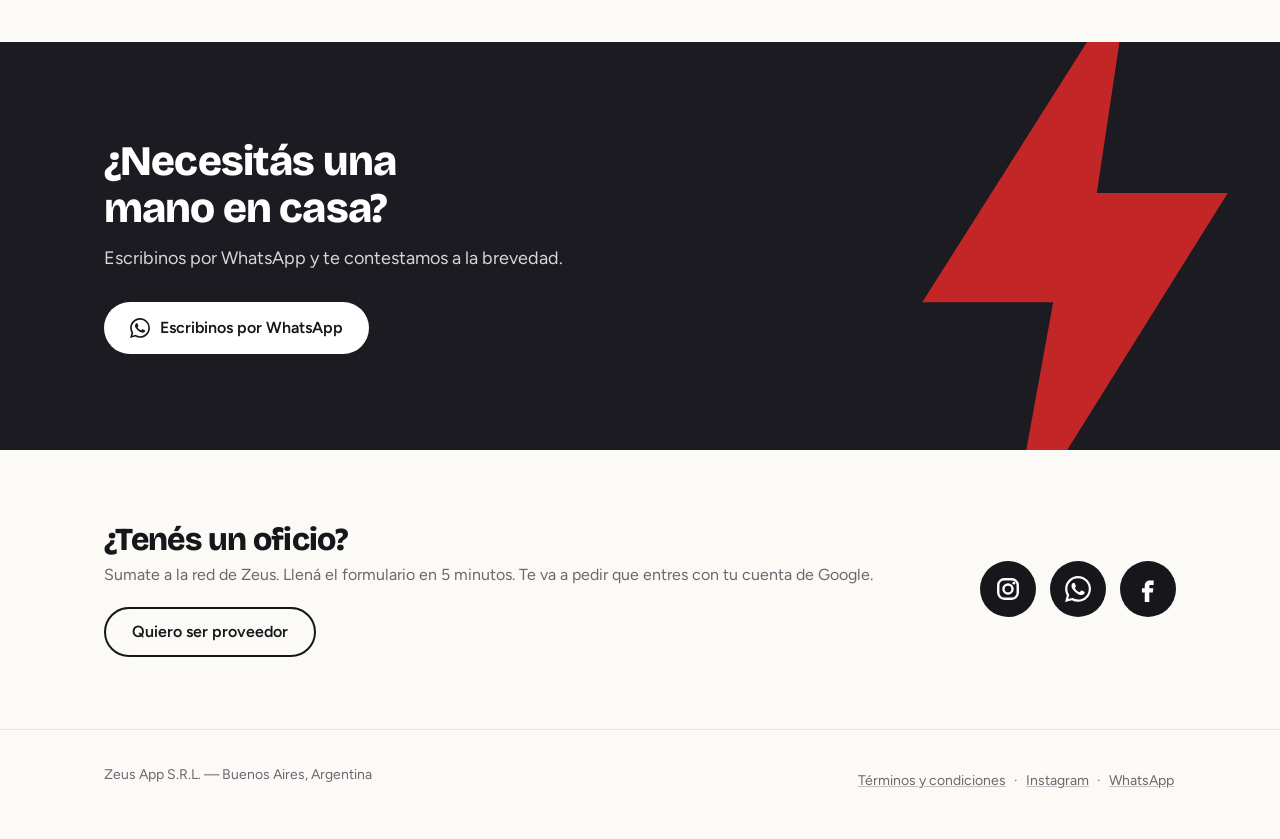
==== commit 74db0471: "Web: "Quiero ser proveedor" abre directo el formulario único Ya no aparece la ventana "¿A qué te ded" ====
--- a/landing/index.html
+++ b/landing/index.html
@@ -855,7 +855,7 @@
 <!-- La lógica del buscador. Va acá y no al final con los demás archivos a propósito:
      esas líneas las reescribe la Action todas las noches, y tocarlas en un Pull Request
      termina en conflicto. El ?v= de esta línea también lo cambia la Action. -->
-<script src="buscador.js?v=202611220255"></script>
+<script src="buscador.js?v=202611241030"></script>
 
 <!-- Los paneles se arman con datos/profesionales.js -->
 <div id="paneles"></div>
@@ -981,7 +981,7 @@
   <div class="adentro">
     <div>
       <h2>¿Tenés un oficio?</h2>
-      <p>Sumate a la red de Zeus. Llená el formulario en 5 minutos.</p>
+      <p id="texto-proveedor">Sumate a la red de Zeus. Llená el formulario en 5 minutos.</p>
       <button class="btn-secondary" type="button" id="abrir-proveedor">Quiero ser proveedor</button>
     </div>
     <!-- Redes de Zeus: solo los íconos, cada uno abre la red en otra pestaña -->
@@ -1013,21 +1013,6 @@
   </a>
 </div>
 
-<!-- "Quiero ser proveedor" pregunta a qué se dedica y lleva al formulario que corresponde -->
-<dialog class="elegir" id="ventana-proveedor" aria-labelledby="t-elegir">
-  <button class="cerrar" type="button" aria-label="Cerrar" data-cerrar>×</button>
-  <h3 id="t-elegir">¿A qué te dedicás?</h3>
-  <p class="elegir-texto">Elegí tu caso y te llevamos al formulario. Llenarlo lleva solo un par de minutos.</p>
-  <a class="opcion" id="form-limpieza" href="#" target="_blank" rel="noopener">
-    <span class="icon">🧹</span>
-    <span><strong>Limpieza y casas particulares</strong><span>Limpieza por horas o por jornada, cuidado de la casa</span></span>
-  </a>
-  <a class="opcion" id="form-oficios" href="#" target="_blank" rel="noopener">
-    <span class="icon">🛠️</span>
-    <span><strong>Otro oficio</strong><span>Plomería, electricidad, gas, pintura, arreglos, fletes y más</span></span>
-  </a>
-  <p class="aviso" id="aviso-google" hidden>El formulario te va a pedir que entres con tu cuenta de Google.</p>
-</dialog>
 
 <!-- Ficha de un profesional: la arma app.js al tocar una tarjeta (o con somoszeus.com/?p=<id>) -->
 <dialog class="ficha" id="ficha" aria-labelledby="ficha-nombre">
@@ -1037,9 +1022,9 @@
 
 <!-- ?v= evita que el navegador muestre una versión vieja: la Action lo cambia en cada corrida
      (en los cuatro archivos a la vez, así la página y su comportamiento nunca quedan desparejos). -->
-<script src="datos/config.js?v=202611220255"></script>
-<script src="datos/rubros.js?v=202611220255"></script>
-<script src="datos/profesionales.js?v=202611220255"></script>
-<script src="app.js?v=202611220255"></script>
+<script src="datos/config.js?v=202611241030"></script>
+<script src="datos/rubros.js?v=202611241030"></script>
+<script src="datos/profesionales.js?v=202611241030"></script>
+<script src="app.js?v=202611241030"></script>
 </body>
 </html>
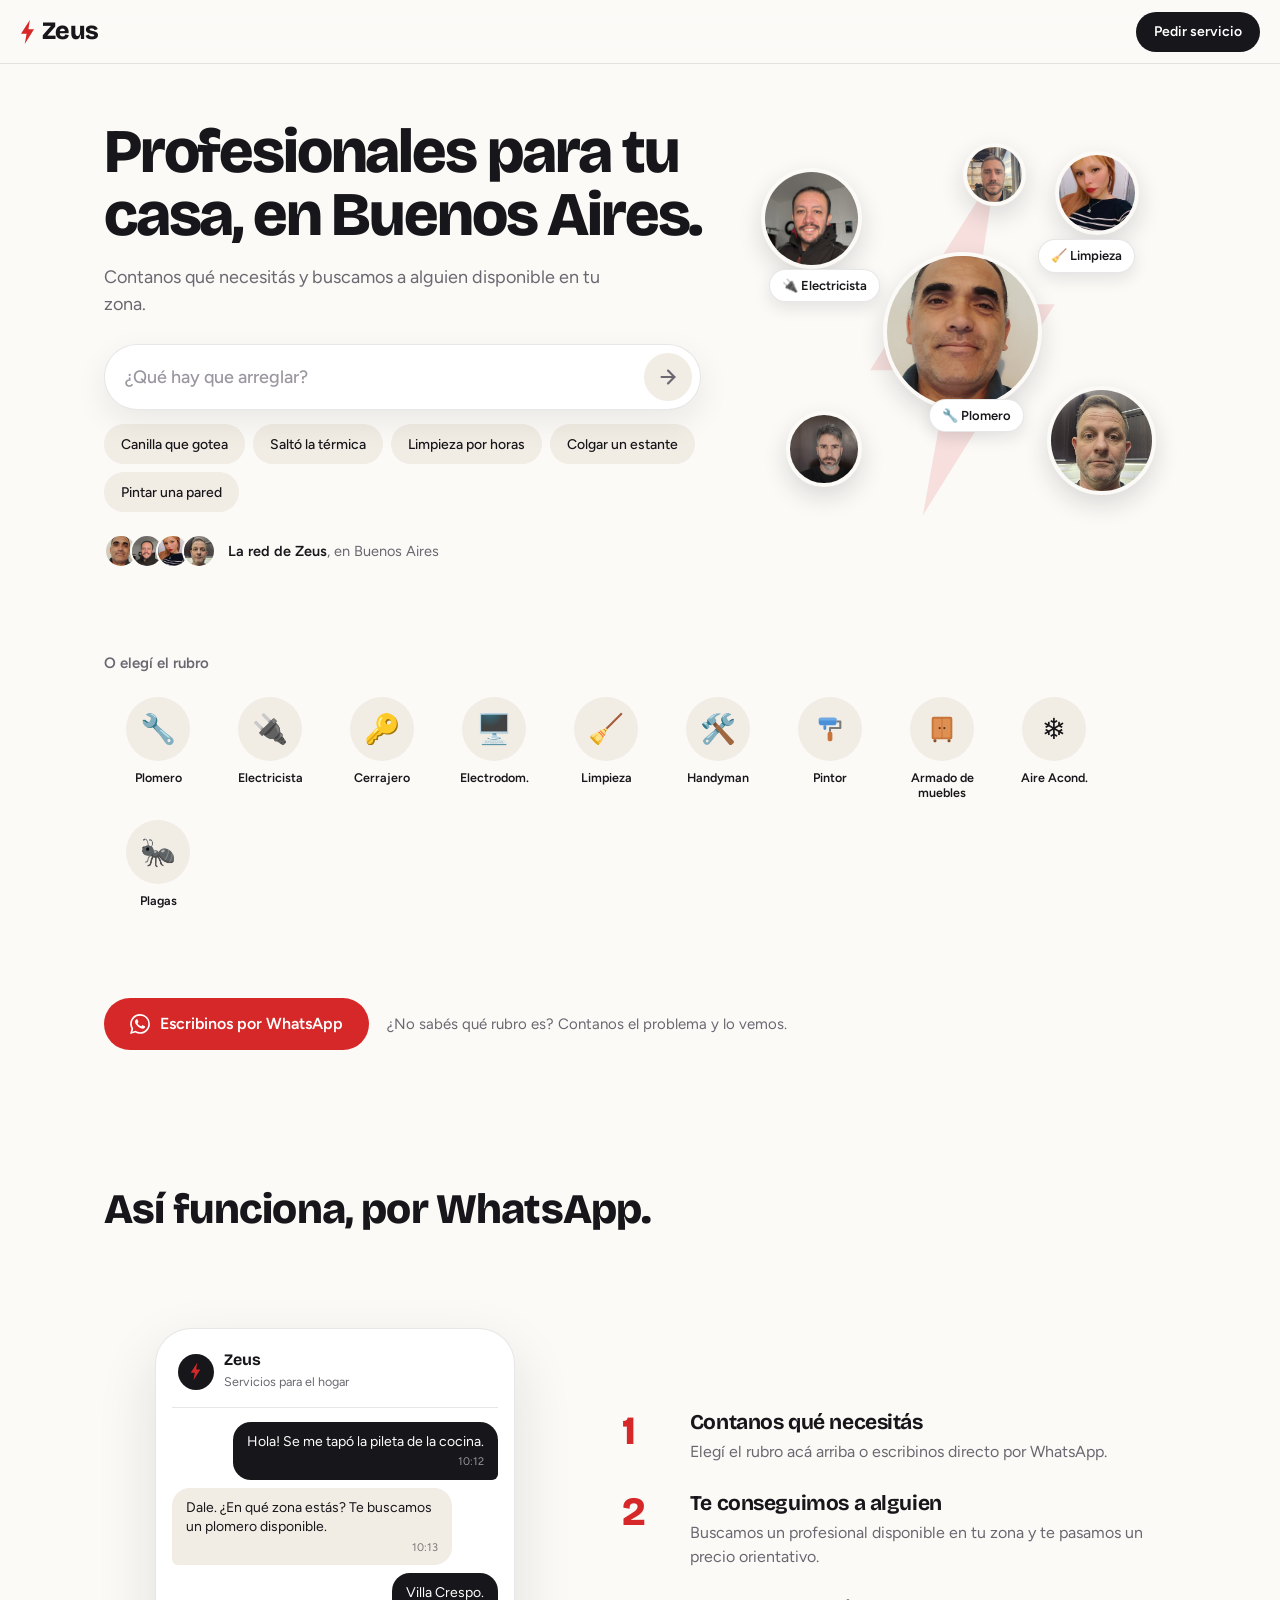
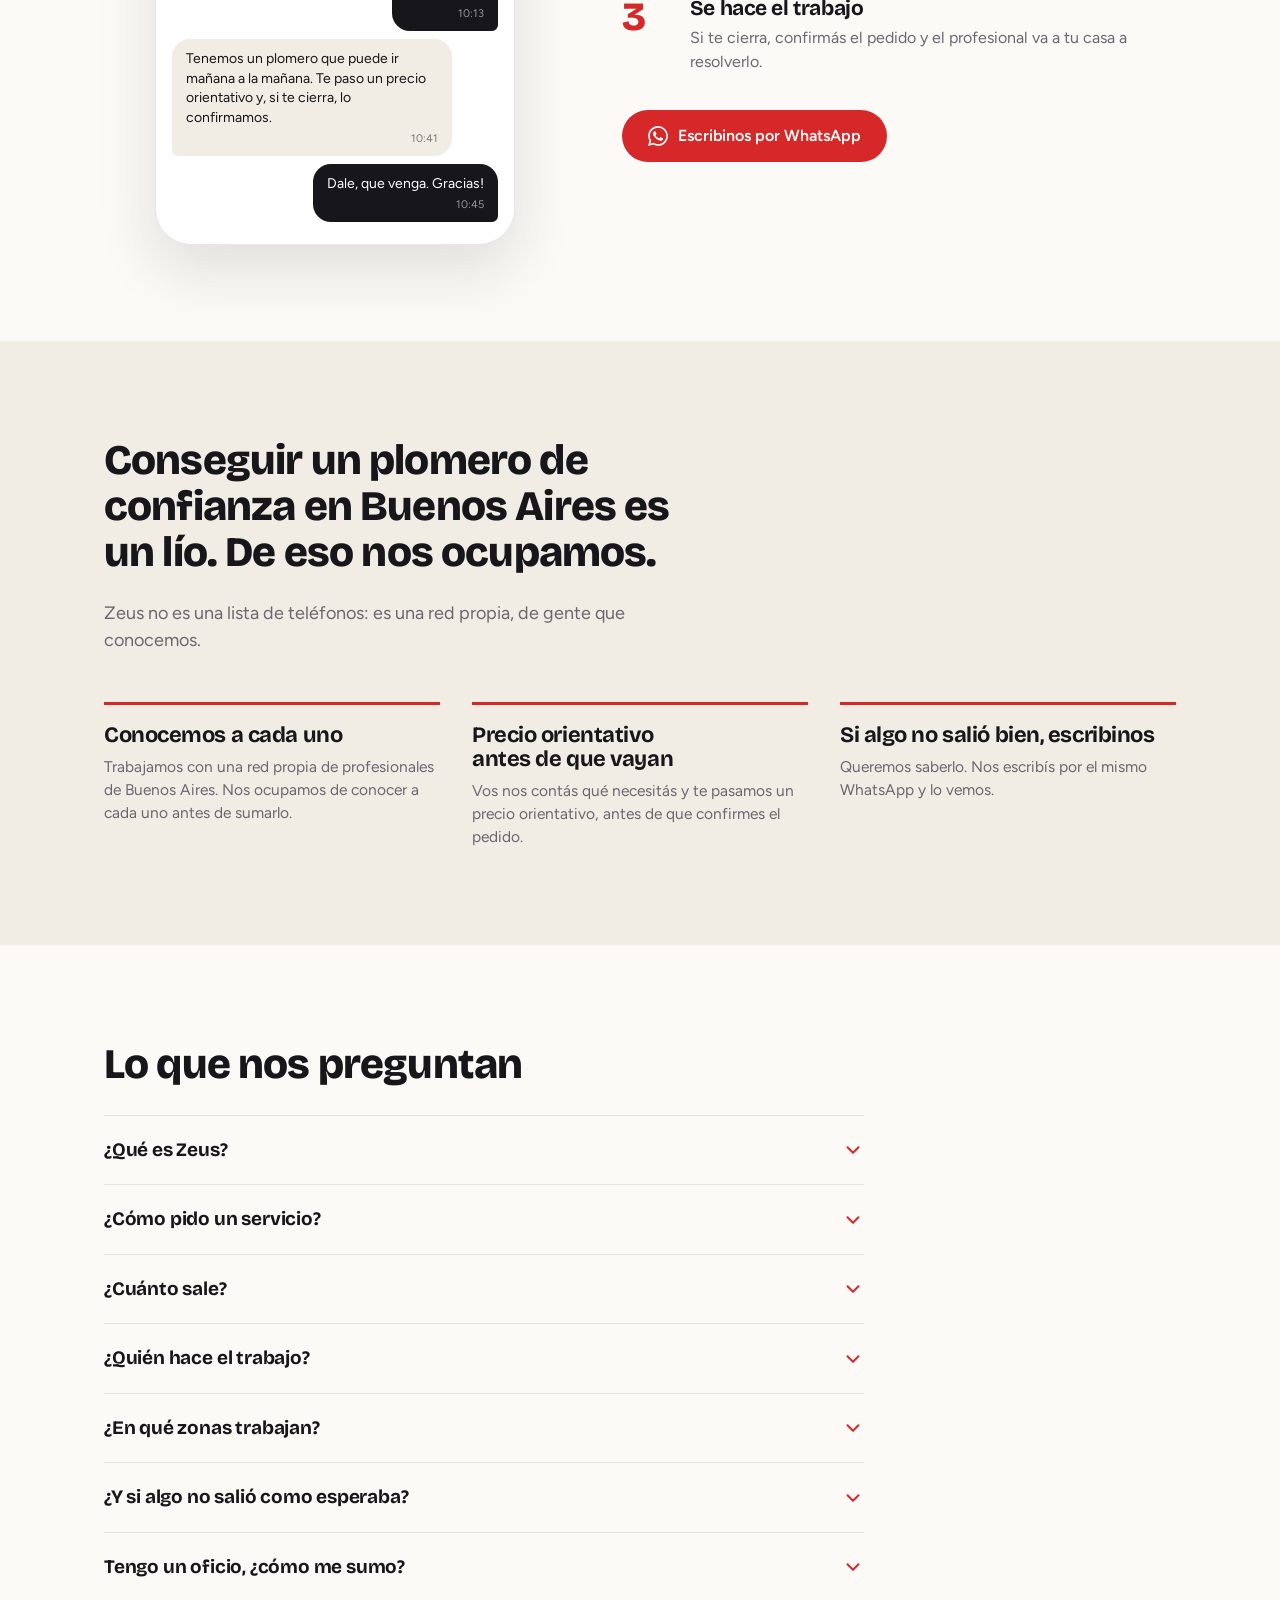
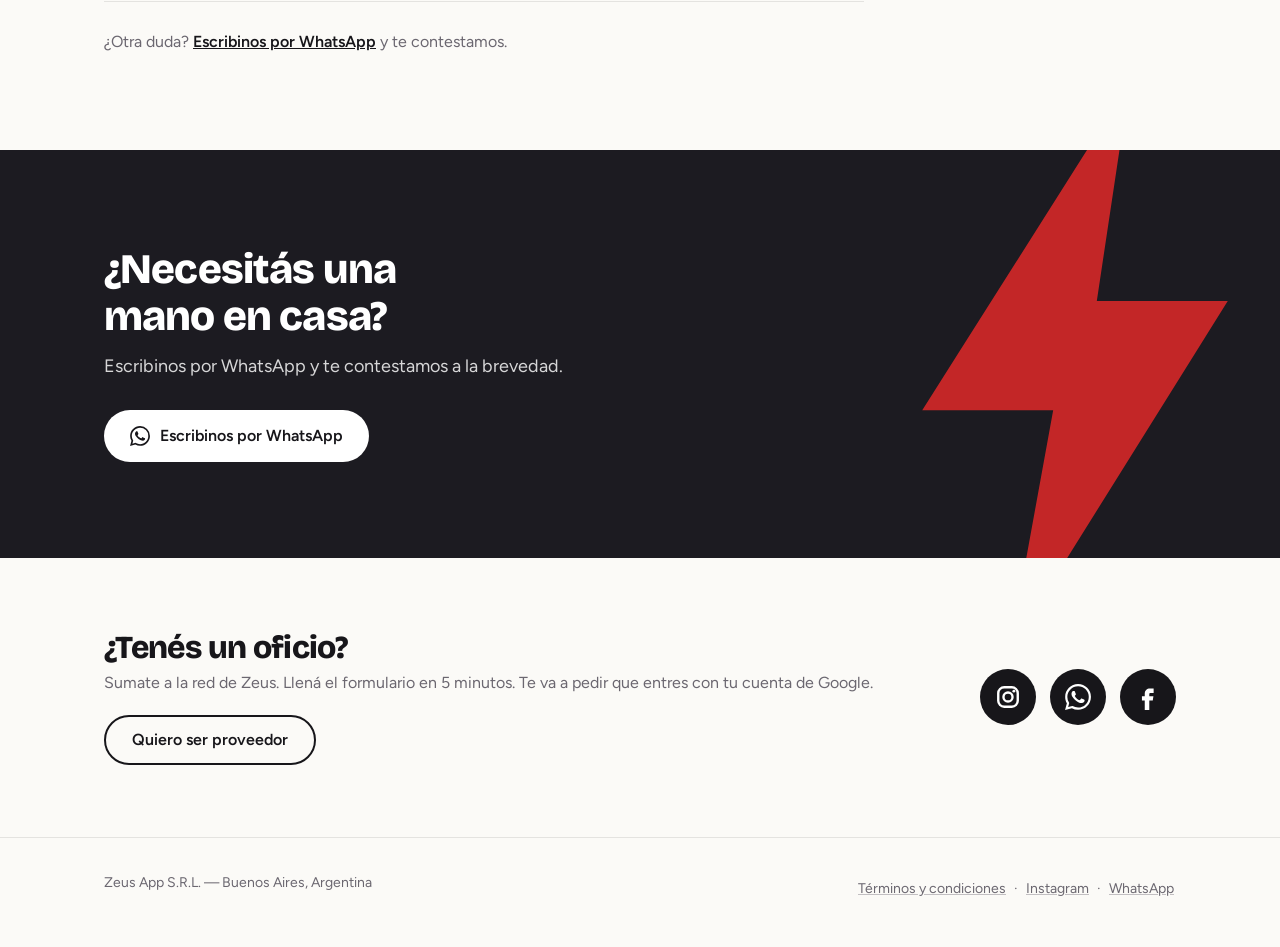
==== commit 8ea55c90: "Actualizar profesionales desde Airtable" ====
--- a/landing/index.html
+++ b/landing/index.html
@@ -855,7 +855,7 @@
 <!-- La lógica del buscador. Va acá y no al final con los demás archivos a propósito:
      esas líneas las reescribe la Action todas las noches, y tocarlas en un Pull Request
      termina en conflicto. El ?v= de esta línea también lo cambia la Action. -->
-<script src="buscador.js?v=202611241030"></script>
+<script src="buscador.js?v=202611260449"></script>
 
 <!-- Los paneles se arman con datos/profesionales.js -->
 <div id="paneles"></div>
@@ -982,7 +982,9 @@
     <div>
       <h2>¿Tenés un oficio?</h2>
       <p id="texto-proveedor">Sumate a la red de Zeus. Llená el formulario en 5 minutos.</p>
-      <button class="btn-secondary" type="button" id="abrir-proveedor">Quiero ser proveedor</button>
+      <!-- Link común (no botón): abre el formulario aunque falle el JavaScript o el navegador tenga
+           guardada una versión vieja. app.js lo reemplaza por el link de datos/config.js. -->
+      <a class="btn-secondary" id="abrir-proveedor" href="https://docs.google.com/forms/d/e/1FAIpQLSctsV77KvJDRsZw6yMwxKK2JXgPJA2XVT912YEHgWZIuGcDnA/viewform" target="_blank" rel="noopener">Quiero ser proveedor</a>
     </div>
     <!-- Redes de Zeus: solo los íconos, cada uno abre la red en otra pestaña -->
     <div class="redes">
@@ -1022,9 +1024,9 @@
 
 <!-- ?v= evita que el navegador muestre una versión vieja: la Action lo cambia en cada corrida
      (en los cuatro archivos a la vez, así la página y su comportamiento nunca quedan desparejos). -->
-<script src="datos/config.js?v=202611241030"></script>
-<script src="datos/rubros.js?v=202611241030"></script>
-<script src="datos/profesionales.js?v=202611241030"></script>
-<script src="app.js?v=202611241030"></script>
+<script src="datos/config.js?v=202611260449"></script>
+<script src="datos/rubros.js?v=202611260449"></script>
+<script src="datos/profesionales.js?v=202611260449"></script>
+<script src="app.js?v=202611260449"></script>
 </body>
 </html>
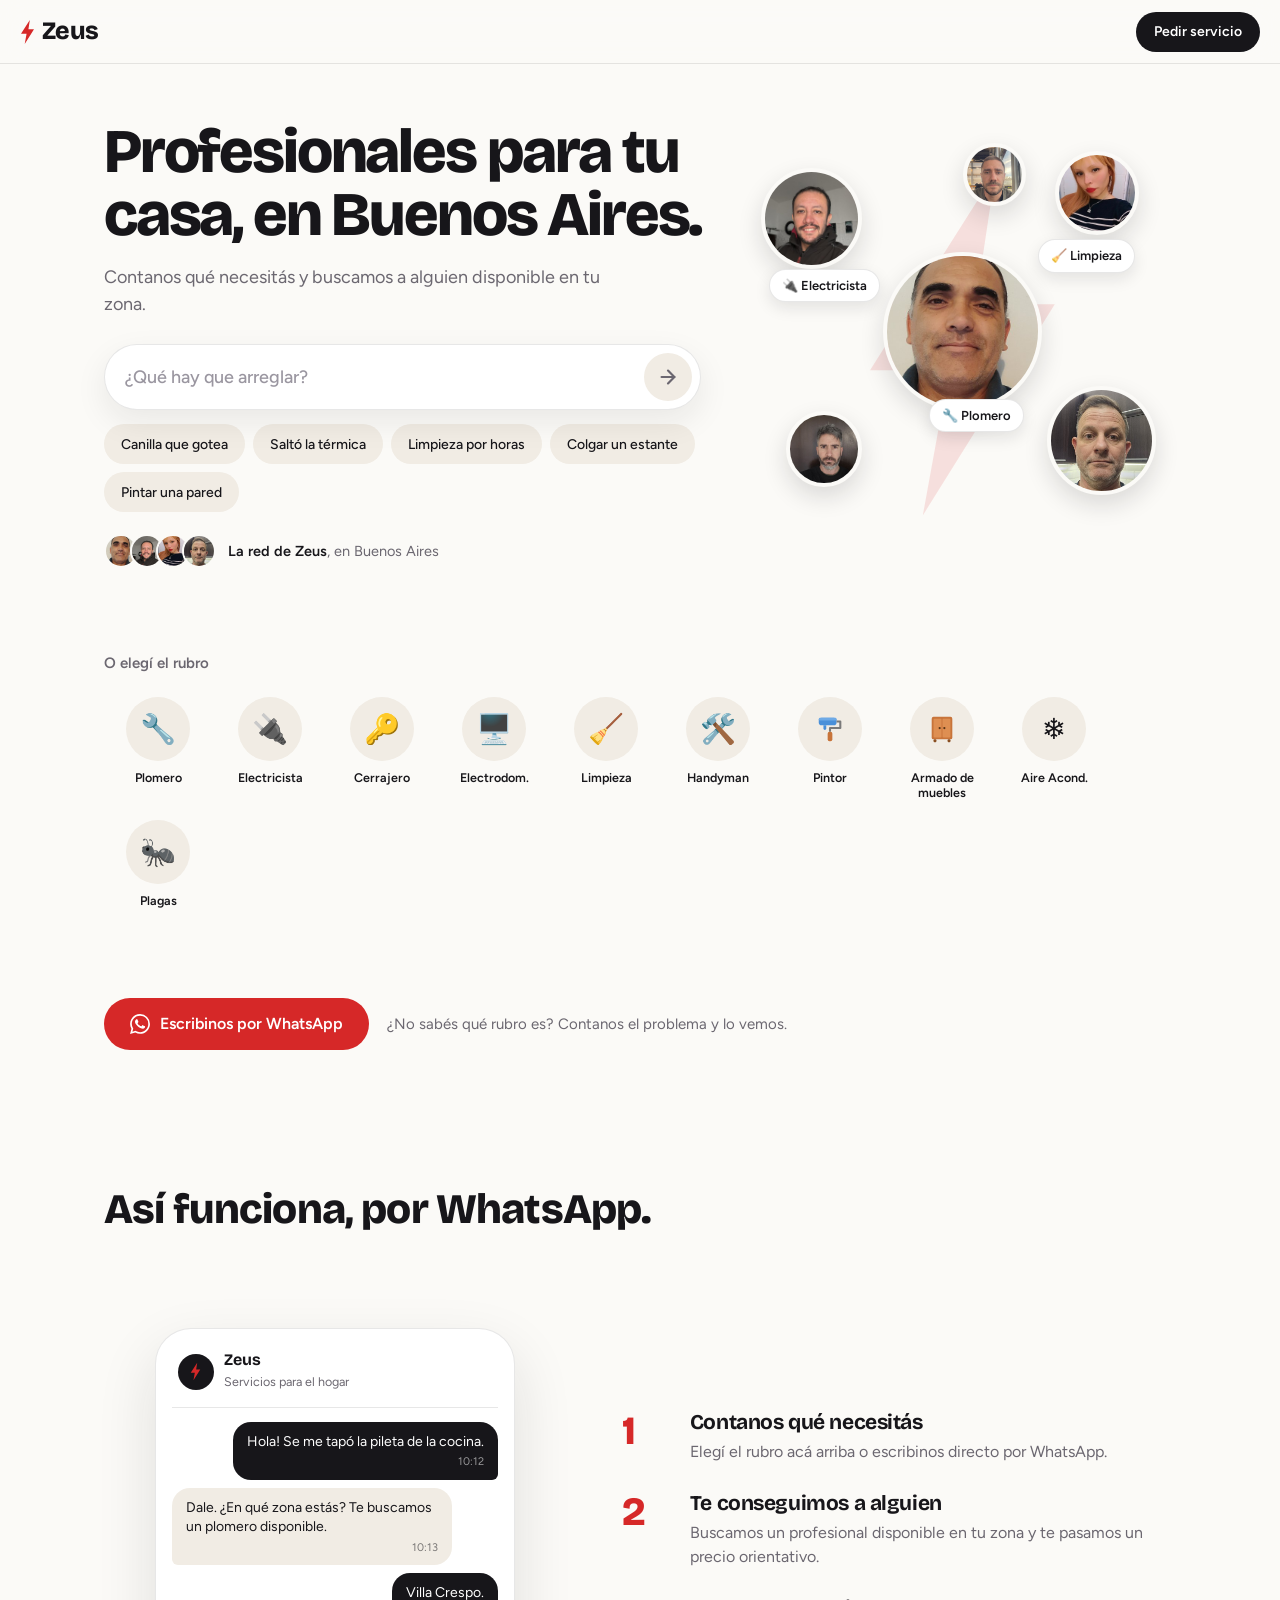
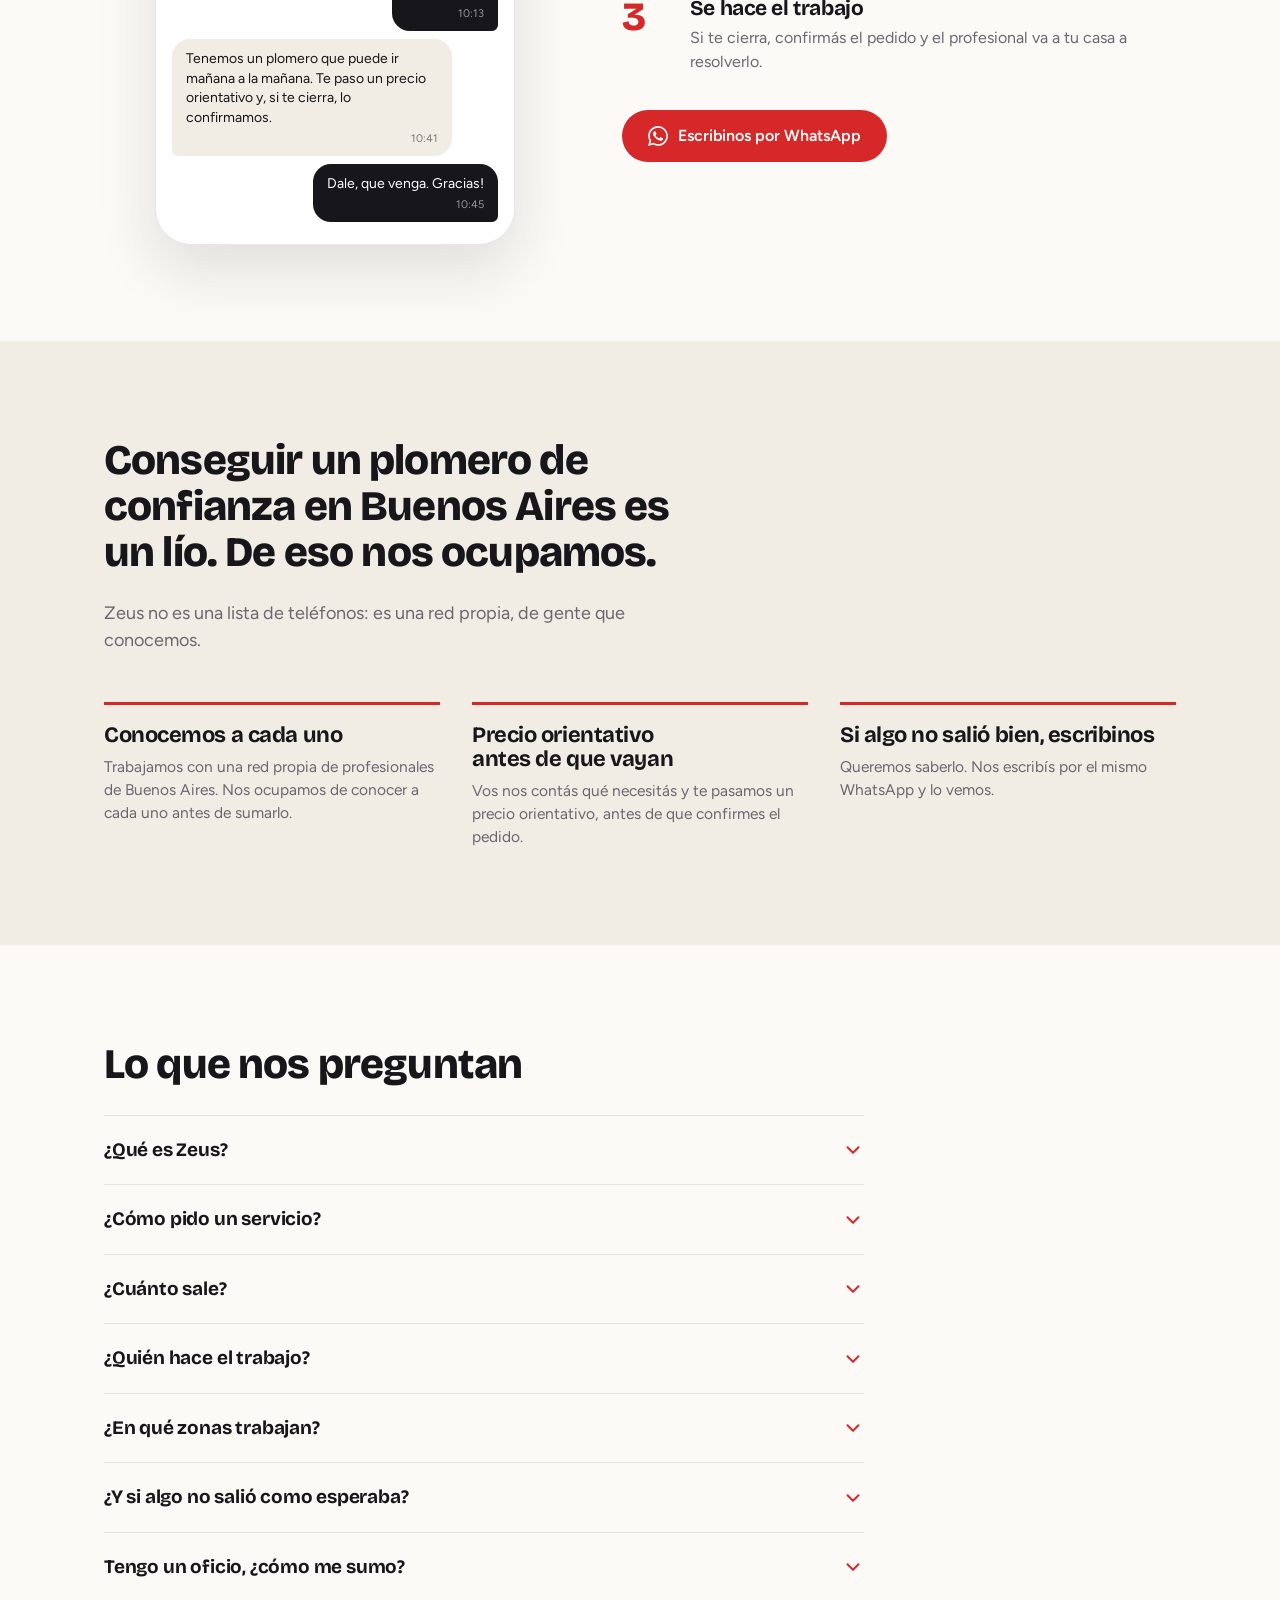
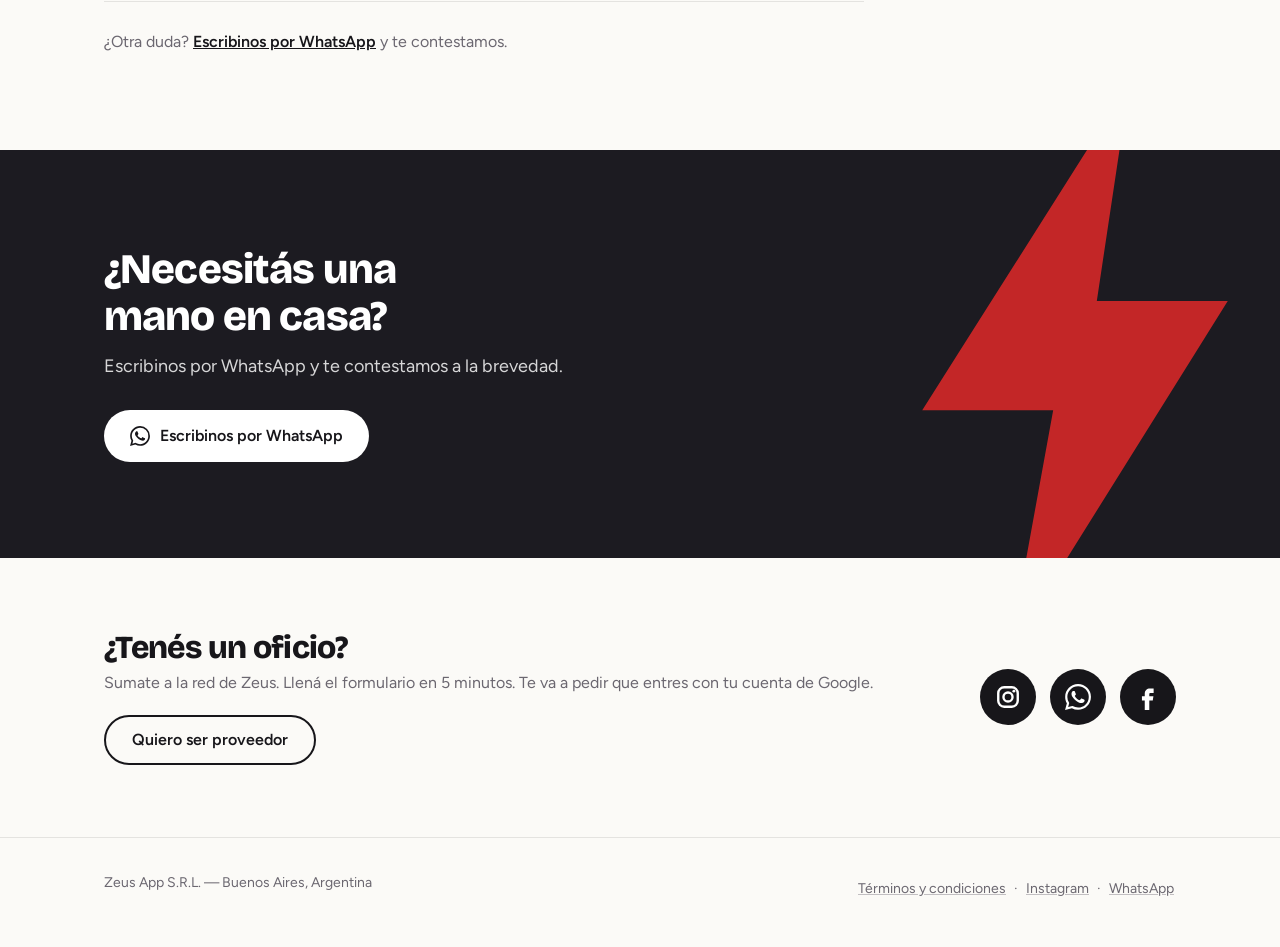
==== commit da3c151d: "Actualizar profesionales desde Airtable" ====
--- a/landing/index.html
+++ b/landing/index.html
@@ -855,7 +855,7 @@
 <!-- La lógica del buscador. Va acá y no al final con los demás archivos a propósito:
      esas líneas las reescribe la Action todas las noches, y tocarlas en un Pull Request
      termina en conflicto. El ?v= de esta línea también lo cambia la Action. -->
-<script src="buscador.js?v=202611260449"></script>
+<script src="buscador.js?v=202611270042"></script>
 
 <!-- Los paneles se arman con datos/profesionales.js -->
 <div id="paneles"></div>
@@ -1024,9 +1024,9 @@
 
 <!-- ?v= evita que el navegador muestre una versión vieja: la Action lo cambia en cada corrida
      (en los cuatro archivos a la vez, así la página y su comportamiento nunca quedan desparejos). -->
-<script src="datos/config.js?v=202611260449"></script>
-<script src="datos/rubros.js?v=202611260449"></script>
-<script src="datos/profesionales.js?v=202611260449"></script>
-<script src="app.js?v=202611260449"></script>
+<script src="datos/config.js?v=202611270042"></script>
+<script src="datos/rubros.js?v=202611270042"></script>
+<script src="datos/profesionales.js?v=202611270042"></script>
+<script src="app.js?v=202611270042"></script>
 </body>
 </html>
